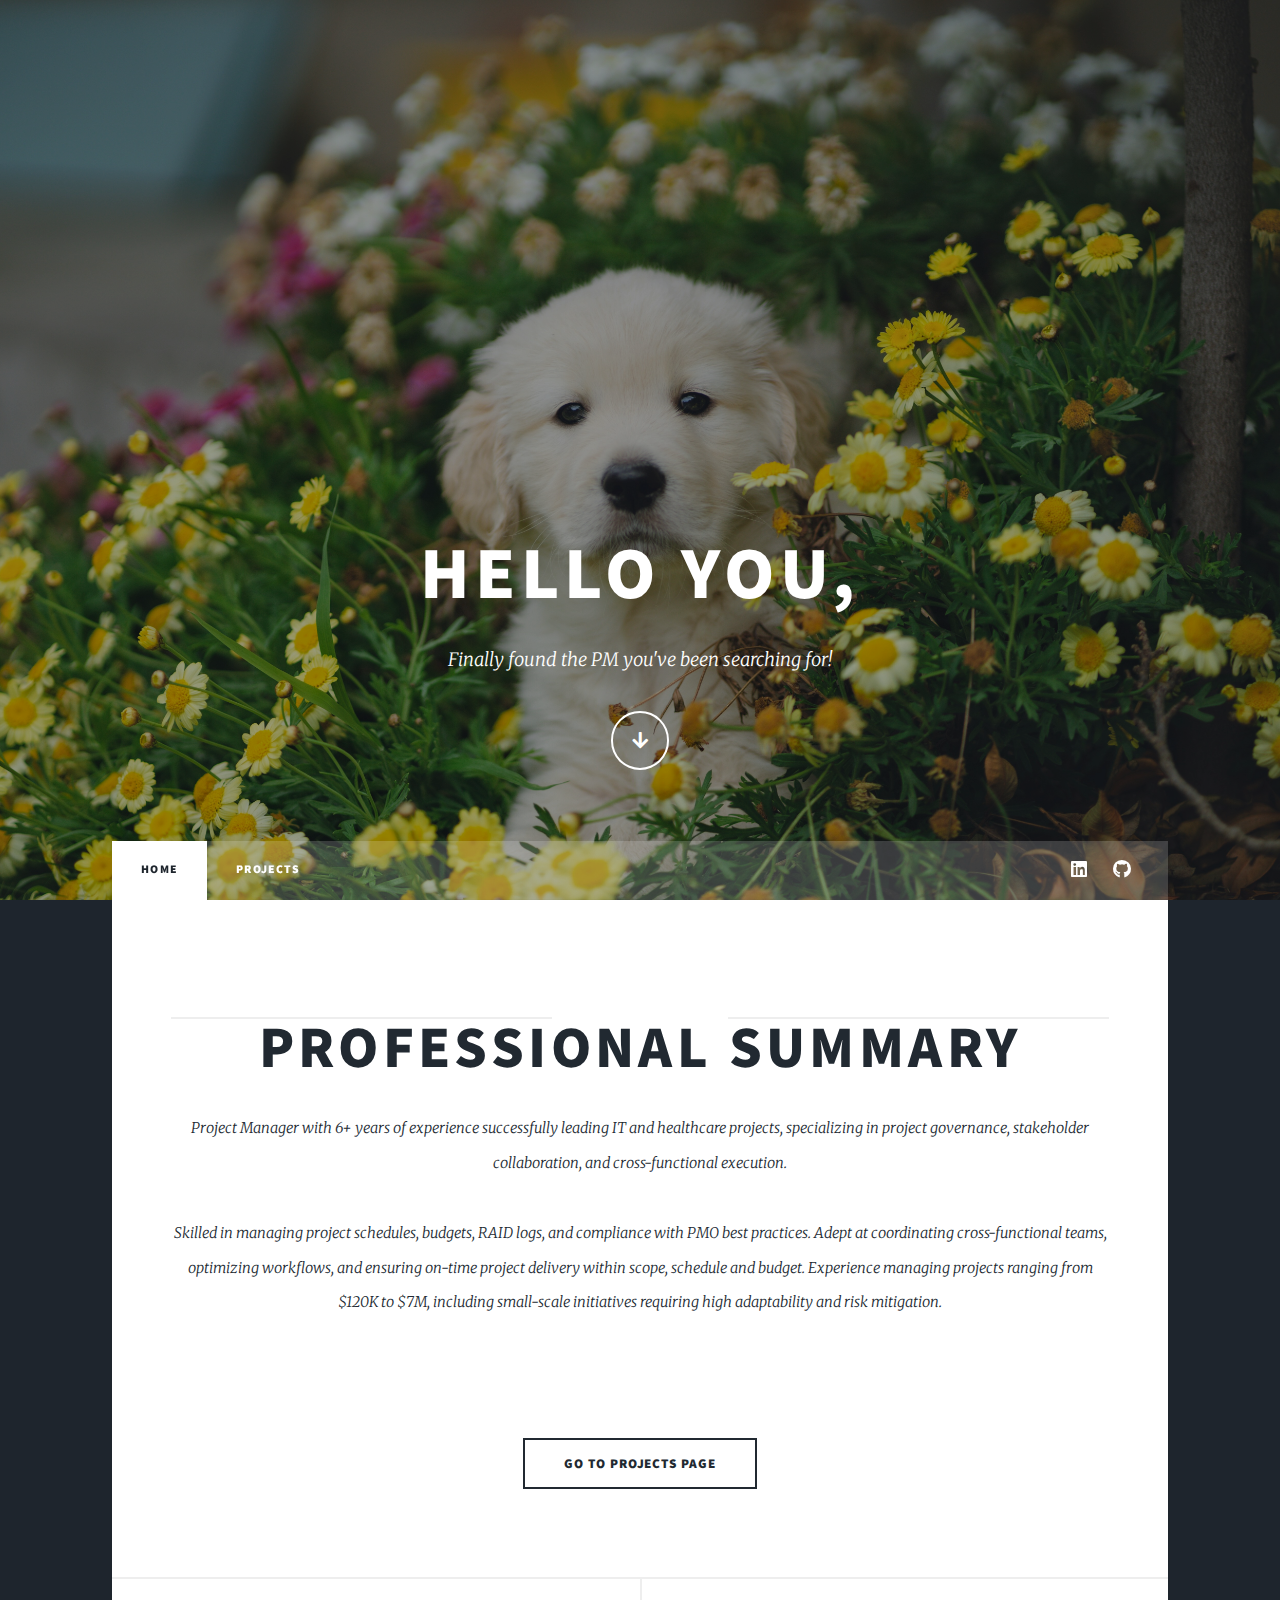
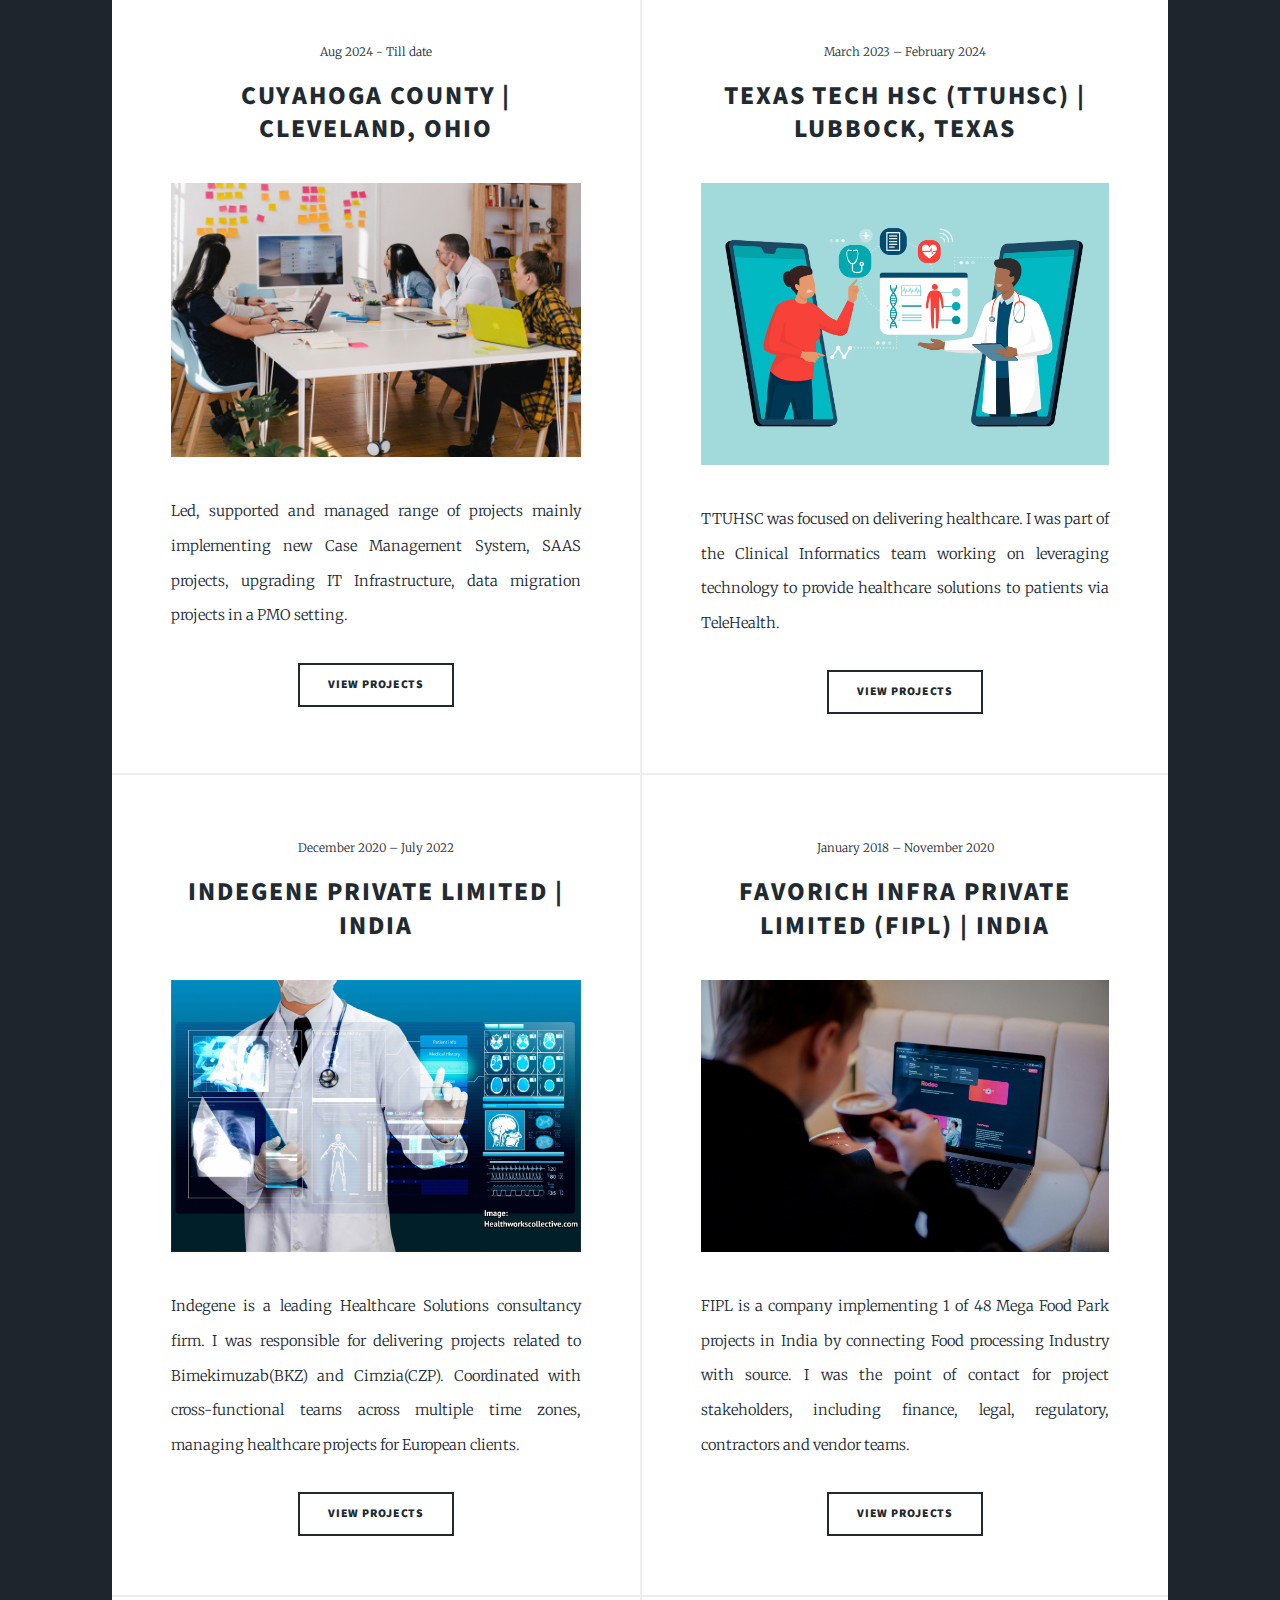
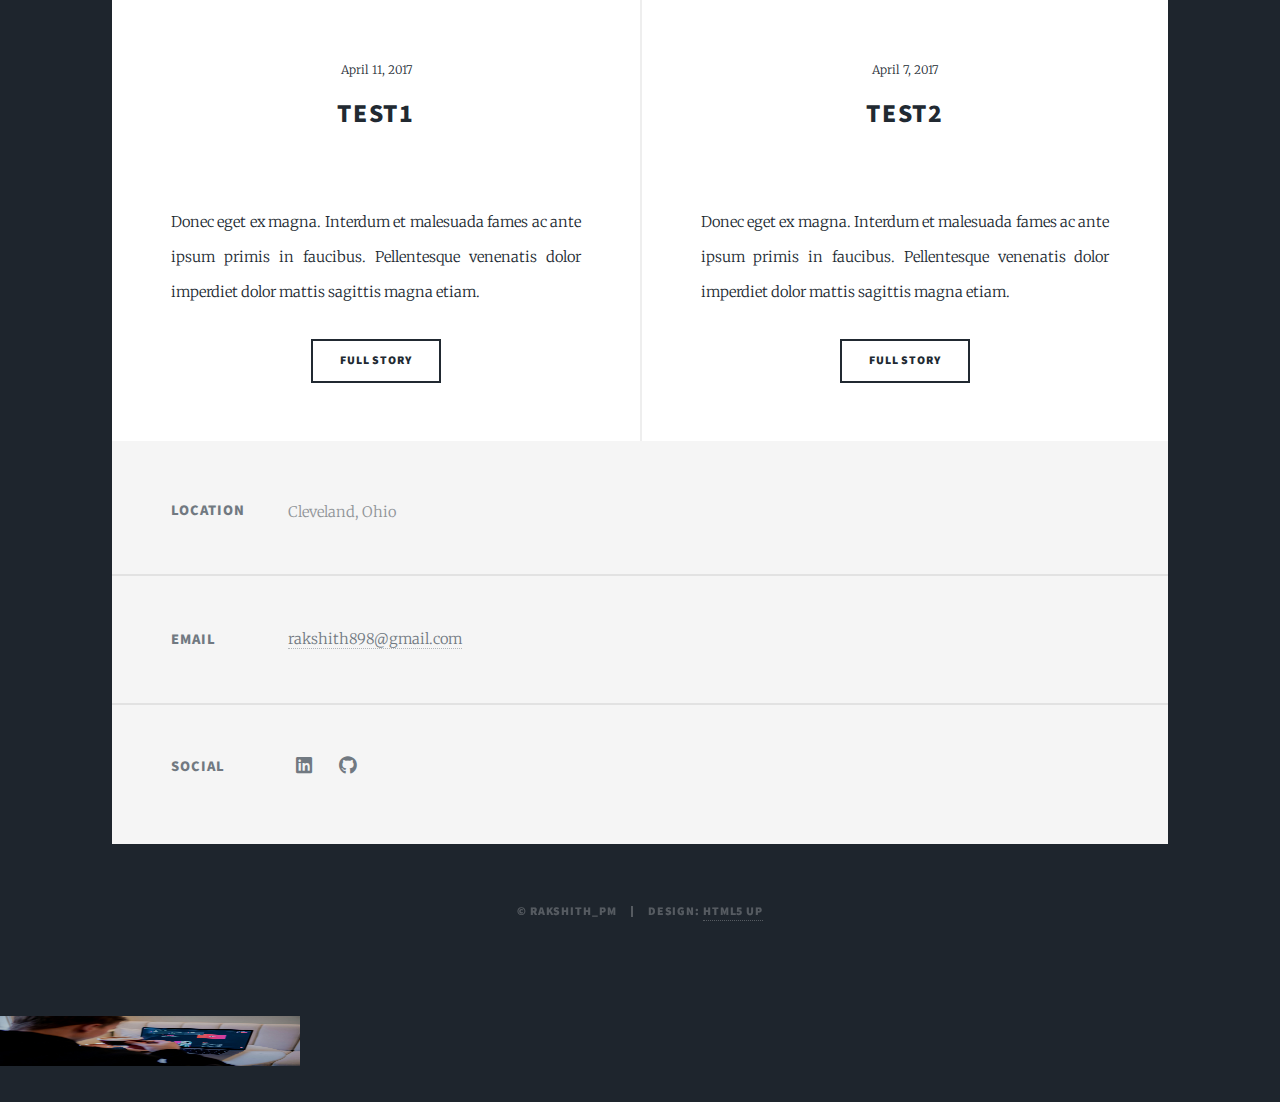
==== index.html @ ad8f8314 "Add files via upload" ====
<!DOCTYPE HTML>
<!--
	Massively by HTML5 UP
	html5up.net | @ajlkn
	Free for personal and commercial use under the CCA 3.0 license (html5up.net/license)
-->
<html>
	<head>
		<title>Rakshit_PM</title>
		<meta charset="utf-8" />
		<meta name="viewport" content="width=device-width, initial-scale=1, user-scalable=no" />
		<link rel="stylesheet" href="assets/css/main.css" />
		<noscript><link rel="stylesheet" href="assets/css/noscript.css" /></noscript>
	</head>
	<body class="is-preload">

		<!-- Wrapper -->
			<div id="wrapper" class="fade-in">

				<!-- Intro -->
					<div id="intro">
						<h1>Hello you,</h1>
						<p>Finally found the PM you've been searching for!</p>
						<ul class="actions">
							<li><a href="#header" class="button icon solid solo fa-arrow-down scrolly">Continue</a></li>
						</ul>
					</div>

				<!-- Header -->
					<header id="header">
						<a href="index.html" class="logo">Scroll up for the Puppy</a>
					</header>

				<!-- Nav -->
					<nav id="nav">
						<ul class="links">
							<li class="active"><a href="index.html">Home</a></li>
							<li><a href="projects.html">Projects</a></li>
							
						</ul>
						<ul class="icons">
							<li><a href="https://www.linkedin.com/in/rakshith-n-i/" class="icon brands fa-linkedin"><span class="label">Instagram</span></a></li>
							<li><a href="#" class="icon brands fa-github"><span class="label">GitHub</span></a></li>
						</ul>
					</nav>

				<!-- Main -->
					<div id="main">

						<!-- Featured Post -->
							<article class="post featured">
								<header class="major">
									<span class="date"></span>
									<h2><a href="#">Professional Summary</a></h2>
									<p>Project Manager with 6+ years of experience successfully leading IT and healthcare projects, specializing in project governance, stakeholder collaboration, and cross-functional execution. <br>
										
										<br>Skilled in managing project schedules, budgets, RAID logs, and compliance with PMO best practices. Adept at coordinating cross-functional teams, optimizing workflows, and ensuring on-time project delivery within scope, schedule and budget. Experience managing projects ranging from $120K to $7M, including small-scale initiatives requiring high adaptability and risk mitigation.</p>
								</header>
								<a href="#" class="image main"><img src="images/pic11.jpg" alt="" /></a>
								<ul class="actions special">
									<li><a href="projects.html" class="button large">Go to Projects Page</a></li>
								</ul>
							</article>

						<!-- Posts -->
							<section class="posts">
								<article>
									<header>
										<span class="date">Aug 2024 - Till date</span>
										<h2><a href="#">Cuyahoga County | Cleveland, Ohio</a></h2>
									</header>
									<a href="#" class="image fit"><img src="images/pic12.jpg" alt="" /></a>
									<p>Led, supported and managed range of projects mainly implementing new Case Management System, SAAS projects, upgrading IT Infrastructure, data migration projects in a PMO setting.</p>
									<ul class="actions special">
										<li><a href="projects.html" class="button">View Projects</a></li>
									</ul>
								</article>
								<article>
									<header>
										<span class="date">March 2023 – February 2024</span>
										<h2><a href="#">Texas Tech HSC (TTUHSC) | Lubbock, Texas </a></h2>
									</header>
									<a href="#" class="image fit"><img src="images/pic18.jpg" alt="" /></a>
									<p>TTUHSC was focused on delivering healthcare. I was part of the Clinical Informatics team working on leveraging technology to provide healthcare solutions to patients via TeleHealth.</p>
									<ul class="actions special">
										
										<li><a href="projects.html" class="button">View Projects</a></li>
									</ul>
								</article>
								<article>
									<header>
										<span class="date">December 2020 – July 2022 </span>
										<h2><a href="#">Indegene Private Limited | India <br /></a></h2>
									</header>
									<a href="#" class="image fit"><img src="images/pic21.jpg" alt="" /></a>
									<p>Indegene is a leading Healthcare Solutions consultancy firm. I was responsible for delivering projects related to Bimekimuzab(BKZ) and Cimzia(CZP). Coordinated with cross-functional teams across multiple time zones, managing healthcare projects for European clients.</p>
									<ul class="actions special">
										<li><a href="projects.html" class="button">View Projects</a></li>
									</ul>
								</article>
								<article>
									<header>
										<span class="date">January 2018 – November 2020 </span>
										<h2><a href="#">Favorich Infra Private Limited (FIPL) | India</a></h2>
									</header>
									<a href="#" class="image fit"><img src="images/pic15.jpg" alt="" /></a>
									<p>FIPL is a company implementing 1 of 48 Mega Food Park projects in India by connecting Food processing Industry with source. I was the point of contact for project stakeholders, including finance, legal, regulatory, contractors and vendor teams.</p>
									<ul class="actions special">
										<li><a href="projects.html" class="button">View Projects</a></li>
									</ul>
								</article>
								<article>
									<header>
										<span class="date">April 11, 2017</span>
										<h2><a href="#">Test1</a></h2>
									</header>
									<a href="#" class="image fit"><img src="images/pic06.jpg" alt="" /></a>
									<p>Donec eget ex magna. Interdum et malesuada fames ac ante ipsum primis in faucibus. Pellentesque venenatis dolor imperdiet dolor mattis sagittis magna etiam.</p>
									<ul class="actions special">
										<li><a href="projects.html" class="button">Full Story</a></li>
									</ul>
								</article>
								<article>
									<header>
										<span class="date">April 7, 2017</span>
										<h2><a href="#">Test2</a></h2>
									</header>
									<a href="#" class="image fit"><img src="images/pic07.jpg" alt="" /></a>
									<p>Donec eget ex magna. Interdum et malesuada fames ac ante ipsum primis in faucibus. Pellentesque venenatis dolor imperdiet dolor mattis sagittis magna etiam.</p>
									<ul class="actions special">
										<li><a href="#" class="button">Full Story</a></li>
									</ul>
								</article>
							</section>

						

					</div>

				<!-- Footer -->
					<footer id="footer">
						<section class="split contact">
							<section class="alt">
								<h3>Location</h3>
								<p>Cleveland, Ohio</p>
							</section>
							
							<section>
								<h3>Email</h3>
								<p><a href="#">rakshith898@gmail.com</a></p>
							</section>
							<section>
								<h3>Social</h3>
								<ul class="icons">
									<li><a href="https://www.linkedin.com/in/rakshith-n-i/" class="icon brands fa-linkedin"><span class="label">Instagram</span></a></li>
									<li><a href="#" class="icon brands fa-github"><span class="label">GitHub</span></a></li>
								</ul>
							</section>
						</section>
					</footer>

				<!-- Copyright -->
					<div id="copyright">
						<ul><li>&copy; Rakshith_PM</li><li>Design: <a href="https://html5up.net">HTML5 UP</a></li></ul>
					</div>

			</div>

		<!-- Scripts -->
			<script src="assets/js/jquery.min.js"></script>
			<script src="assets/js/jquery.scrollex.min.js"></script>
			<script src="assets/js/jquery.scrolly.min.js"></script>
			<script src="assets/js/browser.min.js"></script>
			<script src="assets/js/breakpoints.min.js"></script>
			<script src="assets/js/util.js"></script>
			<script src="assets/js/main.js"></script>

	</body>
</html>
<script>
	window.addEventListener('scroll', function () {
	  if (window.scrollY > 100) {
		document.body.classList.add('scrolled');
	  } else {
		document.body.classList.remove('scrolled');
	  }
	});
  </script>
  <a href="#" class="image fit">
	<img src="images/pic15.jpg" alt="" style="width: 300px; height: 50px;" />
  </a>
---- assets/css/main.css ----
@import url(fontawesome-all.min.css);
@import url("https://fonts.googleapis.com/css?family=Merriweather:300,700,300italic,700italic|Source+Sans+Pro:900");

/*
	Massively by HTML5 UP
	html5up.net | @ajlkn
	Free for personal and commercial use under the CCA 3.0 license (html5up.net/license)
*/

html, body, div, span, applet, object,
iframe, h1, h2, h3, h4, h5, h6, p, blockquote,
pre, a, abbr, acronym, address, big, cite,
code, del, dfn, em, img, ins, kbd, q, s, samp,
small, strike, strong, sub, sup, tt, var, b,
u, i, center, dl, dt, dd, ol, ul, li, fieldset,
form, label, legend, table, caption, tbody,
tfoot, thead, tr, th, td, article, aside,
canvas, details, embed, figure, figcaption,
footer, header, hgroup, menu, nav, output, ruby,
section, summary, time, mark, audio, video {
	margin: 0;
	padding: 0;
	border: 0;
	font-size: 100%;
	font: inherit;
	vertical-align: baseline;}

article, aside, details, figcaption, figure,
footer, header, hgroup, menu, nav, section {
	display: block;}

body {
	line-height: 1;
}

ol, ul {
	list-style: none;
}

blockquote, q {
	quotes: none;
}

	blockquote:before, blockquote:after, q:before, q:after {
		content: '';
		content: none;
	}

table {
	border-collapse: collapse;
	border-spacing: 0;
}

body {
	-webkit-text-size-adjust: none;
}

mark {
	background-color: transparent;
	color: inherit;
}

input::-moz-focus-inner {
	border: 0;
	padding: 0;
}

input, select, textarea {
	-moz-appearance: none;
	-webkit-appearance: none;
	-ms-appearance: none;
	appearance: none;
}

/* Basic */

	@-ms-viewport {
		width: device-width;
	}

	body {
		-ms-overflow-style: scrollbar;
	}

	@media screen and (max-width: 480px) {

		html, body {
			min-width: 320px;
		}

	}

	html {
		box-sizing: border-box;
	}

	*, *:before, *:after {
		box-sizing: inherit;
	}

	body {
		background-color: #1e252d;
	}

		body.is-preload *, body.is-preload *:before, body.is-preload *:after {
			-moz-animation: none !important;
			-webkit-animation: none !important;
			-ms-animation: none !important;
			animation: none !important;
			-moz-transition: none !important;
			-webkit-transition: none !important;
			-ms-transition: none !important;
			transition: none !important;
		}

/* Type */

	html {
		font-size: 16pt;
	}

		@media screen and (max-width: 1680px) {

			html {
				font-size: 12pt;
			}

		}

		@media screen and (max-width: 1280px) {

			html {
				font-size: 11pt;
			}

		}

		@media screen and (max-width: 360px) {

			html {
				font-size: 10pt;
			}

		}

	body {
		color: #212931;
	}

	body, input, select, textarea {
		font-family: "Merriweather", Georgia, serif;
		font-weight: 300;
		font-size: 1rem;
		line-height: 2.375;
	}

	a {
		-moz-transition: color 0.2s ease-in-out, background-color 0.2s ease-in-out, border-color 0.2s ease-in-out, box-shadow 0.2s ease-in-out;
		-webkit-transition: color 0.2s ease-in-out, background-color 0.2s ease-in-out, border-color 0.2s ease-in-out, box-shadow 0.2s ease-in-out;
		-ms-transition: color 0.2s ease-in-out, background-color 0.2s ease-in-out, border-color 0.2s ease-in-out, box-shadow 0.2s ease-in-out;
		transition: color 0.2s ease-in-out, background-color 0.2s ease-in-out, border-color 0.2s ease-in-out, box-shadow 0.2s ease-in-out;
		border-bottom: dotted 1px;
		text-decoration: none;
	}

		a:hover {
			border-bottom-color: transparent;
		}

	strong, b {
		font-weight: 600;
	}

	em, i {
		font-style: italic;
	}

	p {
		text-align: justify;
		margin: 0 0 2rem 0;
	}

	h1, h2, h3, h4, h5, h6 {
		font-family: "Source Sans Pro", Helvetica, sans-serif;
		font-weight: 800;
		line-height: 1.5;
		letter-spacing: 0.075em;
		text-transform: uppercase;
		margin: 0 0 1rem 0;
	}

		h1 a, h2 a, h3 a, h4 a, h5 a, h6 a {
			border-bottom: 0;
			color: inherit;
			text-decoration: none;
		}

	h1 {
		font-size: 4rem;
		line-height: 1.1;
		margin: 0 0 2rem 0;
	}

	h2 {
		font-size: 1.75rem;
		line-height: 1.3;
		margin: 0 0 1.5rem 0;
	}

	h3 {
		font-size: 1.25rem;
		margin: 0 0 1.5rem 0;
	}

	h4 {
		font-size: 1rem;
	}

	h5 {
		font-size: 0.9rem;
	}

	h6 {
		font-size: 0.8rem;
	}

	sub {
		font-size: 0.8rem;
		position: relative;
		top: 0.5rem;
	}

	sup {
		font-size: 0.8rem;
		position: relative;
		top: -0.5rem;
	}

	blockquote {
		border-left: solid 4px;
		font-style: italic;
		margin: 0 0 2rem 0;
		padding: 0.5rem 0 0.5rem 2rem;
	}

	code {
		border: solid 2px;
		font-family: "Courier New", monospace;
		font-size: 0.9rem;
		margin: 0 0.25rem;
		padding: 0.25rem 0.65rem;
	}

	pre {
		-webkit-overflow-scrolling: touch;
		font-family: "Courier New", monospace;
		font-size: 0.9rem;
		margin: 0 0 2rem 0;
	}

		pre code {
			display: block;
			line-height: 1.75;
			padding: 1rem 1.5rem;
			overflow-x: auto;
		}

	hr {
		border: 0;
		border-bottom: solid 2px;
		margin: 3rem 0;
	}

		hr.major {
			margin: 5rem 0;
		}

	.align-left {
		text-align: left;
	}

	.align-center {
		text-align: center;
	}

	.align-right {
		text-align: right;
	}

	input, select, textarea {
		color: #212931;
	}

	a {
		color: #212931;
		border-bottom-color: rgba(33, 41, 49, 0.5);
	}

		a:hover {
			border-bottom-color: transparent;
			color: #18bfef !important;
		}

	strong, b {
		color: #212931;
	}

	h1, h2, h3, h4, h5, h6 {
		color: #212931;
	}

	blockquote {
		border-left-color: #eeeeee;
	}

	code {
		background: rgba(220, 220, 220, 0.25);
		border-color: #eeeeee;
	}

	hr {
		border-bottom-color: #eeeeee;
	}

/* Row */

	.row {
		display: flex;
		flex-wrap: wrap;
		box-sizing: border-box;
		align-items: stretch;
	}

		.row > * {
			box-sizing: border-box;
		}

		.row.gtr-uniform > * > :last-child {
			margin-bottom: 0;
		}

		.row.aln-left {
			justify-content: flex-start;
		}

		.row.aln-center {
			justify-content: center;
		}

		.row.aln-right {
			justify-content: flex-end;
		}

		.row.aln-top {
			align-items: flex-start;
		}

		.row.aln-middle {
			align-items: center;
		}

		.row.aln-bottom {
			align-items: flex-end;
		}

		.row > .imp {
			order: -1;
		}

		.row > .col-1 {
			width: 8.33333%;
		}

		.row > .off-1 {
			margin-left: 8.33333%;
		}

		.row > .col-2 {
			width: 16.66667%;
		}

		.row > .off-2 {
			margin-left: 16.66667%;
		}

		.row > .col-3 {
			width: 25%;
		}

		.row > .off-3 {
			margin-left: 25%;
		}

		.row > .col-4 {
			width: 33.33333%;
		}

		.row > .off-4 {
			margin-left: 33.33333%;
		}

		.row > .col-5 {
			width: 41.66667%;
		}

		.row > .off-5 {
			margin-left: 41.66667%;
		}

		.row > .col-6 {
			width: 50%;
		}

		.row > .off-6 {
			margin-left: 50%;
		}

		.row > .col-7 {
			width: 58.33333%;
		}

		.row > .off-7 {
			margin-left: 58.33333%;
		}

		.row > .col-8 {
			width: 66.66667%;
		}

		.row > .off-8 {
			margin-left: 66.66667%;
		}

		.row > .col-9 {
			width: 75%;
		}

		.row > .off-9 {
			margin-left: 75%;
		}

		.row > .col-10 {
			width: 83.33333%;
		}

		.row > .off-10 {
			margin-left: 83.33333%;
		}

		.row > .col-11 {
			width: 91.66667%;
		}

		.row > .off-11 {
			margin-left: 91.66667%;
		}

		.row > .col-12 {
			width: 100%;
		}

		.row > .off-12 {
			margin-left: 100%;
		}

		.row.gtr-0 {
			margin-top: 0;
			margin-left: 0rem;
		}

			.row.gtr-0 > * {
				padding: 0 0 0 0rem;
			}

			.row.gtr-0.gtr-uniform {
				margin-top: 0rem;
			}

				.row.gtr-0.gtr-uniform > * {
					padding-top: 0rem;
				}

		.row.gtr-25 {
			margin-top: 0;
			margin-left: -0.375rem;
		}

			.row.gtr-25 > * {
				padding: 0 0 0 0.375rem;
			}

			.row.gtr-25.gtr-uniform {
				margin-top: -0.375rem;
			}

				.row.gtr-25.gtr-uniform > * {
					padding-top: 0.375rem;
				}

		.row.gtr-50 {
			margin-top: 0;
			margin-left: -0.75rem;
		}

			.row.gtr-50 > * {
				padding: 0 0 0 0.75rem;
			}

			.row.gtr-50.gtr-uniform {
				margin-top: -0.75rem;
			}

				.row.gtr-50.gtr-uniform > * {
					padding-top: 0.75rem;
				}

		.row {
			margin-top: 0;
			margin-left: -1.5rem;
		}

			.row > * {
				padding: 0 0 0 1.5rem;
			}

			.row.gtr-uniform {
				margin-top: -1.5rem;
			}

				.row.gtr-uniform > * {
					padding-top: 1.5rem;
				}

		.row.gtr-150 {
			margin-top: 0;
			margin-left: -2.25rem;
		}

			.row.gtr-150 > * {
				padding: 0 0 0 2.25rem;
			}

			.row.gtr-150.gtr-uniform {
				margin-top: -2.25rem;
			}

				.row.gtr-150.gtr-uniform > * {
					padding-top: 2.25rem;
				}

		.row.gtr-200 {
			margin-top: 0;
			margin-left: -3rem;
		}

			.row.gtr-200 > * {
				padding: 0 0 0 3rem;
			}

			.row.gtr-200.gtr-uniform {
				margin-top: -3rem;
			}

				.row.gtr-200.gtr-uniform > * {
					padding-top: 3rem;
				}

		@media screen and (max-width: 1680px) {

			.row {
				display: flex;
				flex-wrap: wrap;
				box-sizing: border-box;
				align-items: stretch;
			}

				.row > * {
					box-sizing: border-box;
				}

				.row.gtr-uniform > * > :last-child {
					margin-bottom: 0;
				}

				.row.aln-left {
					justify-content: flex-start;
				}

				.row.aln-center {
					justify-content: center;
				}

				.row.aln-right {
					justify-content: flex-end;
				}

				.row.aln-top {
					align-items: flex-start;
				}

				.row.aln-middle {
					align-items: center;
				}

				.row.aln-bottom {
					align-items: flex-end;
				}

				.row > .imp-xlarge {
					order: -1;
				}

				.row > .col-1-xlarge {
					width: 8.33333%;
				}

				.row > .off-1-xlarge {
					margin-left: 8.33333%;
				}

				.row > .col-2-xlarge {
					width: 16.66667%;
				}

				.row > .off-2-xlarge {
					margin-left: 16.66667%;
				}

				.row > .col-3-xlarge {
					width: 25%;
				}

				.row > .off-3-xlarge {
					margin-left: 25%;
				}

				.row > .col-4-xlarge {
					width: 33.33333%;
				}

				.row > .off-4-xlarge {
					margin-left: 33.33333%;
				}

				.row > .col-5-xlarge {
					width: 41.66667%;
				}

				.row > .off-5-xlarge {
					margin-left: 41.66667%;
				}

				.row > .col-6-xlarge {
					width: 50%;
				}

				.row > .off-6-xlarge {
					margin-left: 50%;
				}

				.row > .col-7-xlarge {
					width: 58.33333%;
				}

				.row > .off-7-xlarge {
					margin-left: 58.33333%;
				}

				.row > .col-8-xlarge {
					width: 66.66667%;
				}

				.row > .off-8-xlarge {
					margin-left: 66.66667%;
				}

				.row > .col-9-xlarge {
					width: 75%;
				}

				.row > .off-9-xlarge {
					margin-left: 75%;
				}

				.row > .col-10-xlarge {
					width: 83.33333%;
				}

				.row > .off-10-xlarge {
					margin-left: 83.33333%;
				}

				.row > .col-11-xlarge {
					width: 91.66667%;
				}

				.row > .off-11-xlarge {
					margin-left: 91.66667%;
				}

				.row > .col-12-xlarge {
					width: 100%;
				}

				.row > .off-12-xlarge {
					margin-left: 100%;
				}

				.row.gtr-0 {
					margin-top: 0;
					margin-left: 0rem;
				}

					.row.gtr-0 > * {
						padding: 0 0 0 0rem;
					}

					.row.gtr-0.gtr-uniform {
						margin-top: 0rem;
					}

						.row.gtr-0.gtr-uniform > * {
							padding-top: 0rem;
						}

				.row.gtr-25 {
					margin-top: 0;
					margin-left: -0.375rem;
				}

					.row.gtr-25 > * {
						padding: 0 0 0 0.375rem;
					}

					.row.gtr-25.gtr-uniform {
						margin-top: -0.375rem;
					}

						.row.gtr-25.gtr-uniform > * {
							padding-top: 0.375rem;
						}

				.row.gtr-50 {
					margin-top: 0;
					margin-left: -0.75rem;
				}

					.row.gtr-50 > * {
						padding: 0 0 0 0.75rem;
					}

					.row.gtr-50.gtr-uniform {
						margin-top: -0.75rem;
					}

						.row.gtr-50.gtr-uniform > * {
							padding-top: 0.75rem;
						}

				.row {
					margin-top: 0;
					margin-left: -1.5rem;
				}

					.row > * {
						padding: 0 0 0 1.5rem;
					}

					.row.gtr-uniform {
						margin-top: -1.5rem;
					}

						.row.gtr-uniform > * {
							padding-top: 1.5rem;
						}

				.row.gtr-150 {
					margin-top: 0;
					margin-left: -2.25rem;
				}

					.row.gtr-150 > * {
						padding: 0 0 0 2.25rem;
					}

					.row.gtr-150.gtr-uniform {
						margin-top: -2.25rem;
					}

						.row.gtr-150.gtr-uniform > * {
							padding-top: 2.25rem;
						}

				.row.gtr-200 {
					margin-top: 0;
					margin-left: -3rem;
				}

					.row.gtr-200 > * {
						padding: 0 0 0 3rem;
					}

					.row.gtr-200.gtr-uniform {
						margin-top: -3rem;
					}

						.row.gtr-200.gtr-uniform > * {
							padding-top: 3rem;
						}

		}

		@media screen and (max-width: 1280px) {

			.row {
				display: flex;
				flex-wrap: wrap;
				box-sizing: border-box;
				align-items: stretch;
			}

				.row > * {
					box-sizing: border-box;
				}

				.row.gtr-uniform > * > :last-child {
					margin-bottom: 0;
				}

				.row.aln-left {
					justify-content: flex-start;
				}

				.row.aln-center {
					justify-content: center;
				}

				.row.aln-right {
					justify-content: flex-end;
				}

				.row.aln-top {
					align-items: flex-start;
				}

				.row.aln-middle {
					align-items: center;
				}

				.row.aln-bottom {
					align-items: flex-end;
				}

				.row > .imp-large {
					order: -1;
				}

				.row > .col-1-large {
					width: 8.33333%;
				}

				.row > .off-1-large {
					margin-left: 8.33333%;
				}

				.row > .col-2-large {
					width: 16.66667%;
				}

				.row > .off-2-large {
					margin-left: 16.66667%;
				}

				.row > .col-3-large {
					width: 25%;
				}

				.row > .off-3-large {
					margin-left: 25%;
				}

				.row > .col-4-large {
					width: 33.33333%;
				}

				.row > .off-4-large {
					margin-left: 33.33333%;
				}

				.row > .col-5-large {
					width: 41.66667%;
				}

				.row > .off-5-large {
					margin-left: 41.66667%;
				}

				.row > .col-6-large {
					width: 50%;
				}

				.row > .off-6-large {
					margin-left: 50%;
				}

				.row > .col-7-large {
					width: 58.33333%;
				}

				.row > .off-7-large {
					margin-left: 58.33333%;
				}

				.row > .col-8-large {
					width: 66.66667%;
				}

				.row > .off-8-large {
					margin-left: 66.66667%;
				}

				.row > .col-9-large {
					width: 75%;
				}

				.row > .off-9-large {
					margin-left: 75%;
				}

				.row > .col-10-large {
					width: 83.33333%;
				}

				.row > .off-10-large {
					margin-left: 83.33333%;
				}

				.row > .col-11-large {
					width: 91.66667%;
				}

				.row > .off-11-large {
					margin-left: 91.66667%;
				}

				.row > .col-12-large {
					width: 100%;
				}

				.row > .off-12-large {
					margin-left: 100%;
				}

				.row.gtr-0 {
					margin-top: 0;
					margin-left: 0rem;
				}

					.row.gtr-0 > * {
						padding: 0 0 0 0rem;
					}

					.row.gtr-0.gtr-uniform {
						margin-top: 0rem;
					}

						.row.gtr-0.gtr-uniform > * {
							padding-top: 0rem;
						}

				.row.gtr-25 {
					margin-top: 0;
					margin-left: -0.375rem;
				}

					.row.gtr-25 > * {
						padding: 0 0 0 0.375rem;
					}

					.row.gtr-25.gtr-uniform {
						margin-top: -0.375rem;
					}

						.row.gtr-25.gtr-uniform > * {
							padding-top: 0.375rem;
						}

				.row.gtr-50 {
					margin-top: 0;
					margin-left: -0.75rem;
				}

					.row.gtr-50 > * {
						padding: 0 0 0 0.75rem;
					}

					.row.gtr-50.gtr-uniform {
						margin-top: -0.75rem;
					}

						.row.gtr-50.gtr-uniform > * {
							padding-top: 0.75rem;
						}

				.row {
					margin-top: 0;
					margin-left: -1.5rem;
				}

					.row > * {
						padding: 0 0 0 1.5rem;
					}

					.row.gtr-uniform {
						margin-top: -1.5rem;
					}

						.row.gtr-uniform > * {
							padding-top: 1.5rem;
						}

				.row.gtr-150 {
					margin-top: 0;
					margin-left: -2.25rem;
				}

					.row.gtr-150 > * {
						padding: 0 0 0 2.25rem;
					}

					.row.gtr-150.gtr-uniform {
						margin-top: -2.25rem;
					}

						.row.gtr-150.gtr-uniform > * {
							padding-top: 2.25rem;
						}

				.row.gtr-200 {
					margin-top: 0;
					margin-left: -3rem;
				}

					.row.gtr-200 > * {
						padding: 0 0 0 3rem;
					}

					.row.gtr-200.gtr-uniform {
						margin-top: -3rem;
					}

						.row.gtr-200.gtr-uniform > * {
							padding-top: 3rem;
						}

		}

		@media screen and (max-width: 980px) {

			.row {
				display: flex;
				flex-wrap: wrap;
				box-sizing: border-box;
				align-items: stretch;
			}

				.row > * {
					box-sizing: border-box;
				}

				.row.gtr-uniform > * > :last-child {
					margin-bottom: 0;
				}

				.row.aln-left {
					justify-content: flex-start;
				}

				.row.aln-center {
					justify-content: center;
				}

				.row.aln-right {
					justify-content: flex-end;
				}

				.row.aln-top {
					align-items: flex-start;
				}

				.row.aln-middle {
					align-items: center;
				}

				.row.aln-bottom {
					align-items: flex-end;
				}

				.row > .imp-medium {
					order: -1;
				}

				.row > .col-1-medium {
					width: 8.33333%;
				}

				.row > .off-1-medium {
					margin-left: 8.33333%;
				}

				.row > .col-2-medium {
					width: 16.66667%;
				}

				.row > .off-2-medium {
					margin-left: 16.66667%;
				}

				.row > .col-3-medium {
					width: 25%;
				}

				.row > .off-3-medium {
					margin-left: 25%;
				}

				.row > .col-4-medium {
					width: 33.33333%;
				}

				.row > .off-4-medium {
					margin-left: 33.33333%;
				}

				.row > .col-5-medium {
					width: 41.66667%;
				}

				.row > .off-5-medium {
					margin-left: 41.66667%;
				}

				.row > .col-6-medium {
					width: 50%;
				}

				.row > .off-6-medium {
					margin-left: 50%;
				}

				.row > .col-7-medium {
					width: 58.33333%;
				}

				.row > .off-7-medium {
					margin-left: 58.33333%;
				}

				.row > .col-8-medium {
					width: 66.66667%;
				}

				.row > .off-8-medium {
					margin-left: 66.66667%;
				}

				.row > .col-9-medium {
					width: 75%;
				}

				.row > .off-9-medium {
					margin-left: 75%;
				}

				.row > .col-10-medium {
					width: 83.33333%;
				}

				.row > .off-10-medium {
					margin-left: 83.33333%;
				}

				.row > .col-11-medium {
					width: 91.66667%;
				}

				.row > .off-11-medium {
					margin-left: 91.66667%;
				}

				.row > .col-12-medium {
					width: 100%;
				}

				.row > .off-12-medium {
					margin-left: 100%;
				}

				.row.gtr-0 {
					margin-top: 0;
					margin-left: 0rem;
				}

					.row.gtr-0 > * {
						padding: 0 0 0 0rem;
					}

					.row.gtr-0.gtr-uniform {
						margin-top: 0rem;
					}

						.row.gtr-0.gtr-uniform > * {
							padding-top: 0rem;
						}

				.row.gtr-25 {
					margin-top: 0;
					margin-left: -0.375rem;
				}

					.row.gtr-25 > * {
						padding: 0 0 0 0.375rem;
					}

					.row.gtr-25.gtr-uniform {
						margin-top: -0.375rem;
					}

						.row.gtr-25.gtr-uniform > * {
							padding-top: 0.375rem;
						}

				.row.gtr-50 {
					margin-top: 0;
					margin-left: -0.75rem;
				}

					.row.gtr-50 > * {
						padding: 0 0 0 0.75rem;
					}

					.row.gtr-50.gtr-uniform {
						margin-top: -0.75rem;
					}

						.row.gtr-50.gtr-uniform > * {
							padding-top: 0.75rem;
						}

				.row {
					margin-top: 0;
					margin-left: -1.5rem;
				}

					.row > * {
						padding: 0 0 0 1.5rem;
					}

					.row.gtr-uniform {
						margin-top: -1.5rem;
					}

						.row.gtr-uniform > * {
							padding-top: 1.5rem;
						}

				.row.gtr-150 {
					margin-top: 0;
					margin-left: -2.25rem;
				}

					.row.gtr-150 > * {
						padding: 0 0 0 2.25rem;
					}

					.row.gtr-150.gtr-uniform {
						margin-top: -2.25rem;
					}

						.row.gtr-150.gtr-uniform > * {
							padding-top: 2.25rem;
						}

				.row.gtr-200 {
					margin-top: 0;
					margin-left: -3rem;
				}

					.row.gtr-200 > * {
						padding: 0 0 0 3rem;
					}

					.row.gtr-200.gtr-uniform {
						margin-top: -3rem;
					}

						.row.gtr-200.gtr-uniform > * {
							padding-top: 3rem;
						}

		}

		@media screen and (max-width: 736px) {

			.row {
				display: flex;
				flex-wrap: wrap;
				box-sizing: border-box;
				align-items: stretch;
			}

				.row > * {
					box-sizing: border-box;
				}

				.row.gtr-uniform > * > :last-child {
					margin-bottom: 0;
				}

				.row.aln-left {
					justify-content: flex-start;
				}

				.row.aln-center {
					justify-content: center;
				}

				.row.aln-right {
					justify-content: flex-end;
				}

				.row.aln-top {
					align-items: flex-start;
				}

				.row.aln-middle {
					align-items: center;
				}

				.row.aln-bottom {
					align-items: flex-end;
				}

				.row > .imp-small {
					order: -1;
				}

				.row > .col-1-small {
					width: 8.33333%;
				}

				.row > .off-1-small {
					margin-left: 8.33333%;
				}

				.row > .col-2-small {
					width: 16.66667%;
				}

				.row > .off-2-small {
					margin-left: 16.66667%;
				}

				.row > .col-3-small {
					width: 25%;
				}

				.row > .off-3-small {
					margin-left: 25%;
				}

				.row > .col-4-small {
					width: 33.33333%;
				}

				.row > .off-4-small {
					margin-left: 33.33333%;
				}

				.row > .col-5-small {
					width: 41.66667%;
				}

				.row > .off-5-small {
					margin-left: 41.66667%;
				}

				.row > .col-6-small {
					width: 50%;
				}

				.row > .off-6-small {
					margin-left: 50%;
				}

				.row > .col-7-small {
					width: 58.33333%;
				}

				.row > .off-7-small {
					margin-left: 58.33333%;
				}

				.row > .col-8-small {
					width: 66.66667%;
				}

				.row > .off-8-small {
					margin-left: 66.66667%;
				}

				.row > .col-9-small {
					width: 75%;
				}

				.row > .off-9-small {
					margin-left: 75%;
				}

				.row > .col-10-small {
					width: 83.33333%;
				}

				.row > .off-10-small {
					margin-left: 83.33333%;
				}

				.row > .col-11-small {
					width: 91.66667%;
				}

				.row > .off-11-small {
					margin-left: 91.66667%;
				}

				.row > .col-12-small {
					width: 100%;
				}

				.row > .off-12-small {
					margin-left: 100%;
				}

				.row.gtr-0 {
					margin-top: 0;
					margin-left: 0rem;
				}

					.row.gtr-0 > * {
						padding: 0 0 0 0rem;
					}

					.row.gtr-0.gtr-uniform {
						margin-top: 0rem;
					}

						.row.gtr-0.gtr-uniform > * {
							padding-top: 0rem;
						}

				.row.gtr-25 {
					margin-top: 0;
					margin-left: -0.375rem;
				}

					.row.gtr-25 > * {
						padding: 0 0 0 0.375rem;
					}

					.row.gtr-25.gtr-uniform {
						margin-top: -0.375rem;
					}

						.row.gtr-25.gtr-uniform > * {
							padding-top: 0.375rem;
						}

				.row.gtr-50 {
					margin-top: 0;
					margin-left: -0.75rem;
				}

					.row.gtr-50 > * {
						padding: 0 0 0 0.75rem;
					}

					.row.gtr-50.gtr-uniform {
						margin-top: -0.75rem;
					}

						.row.gtr-50.gtr-uniform > * {
							padding-top: 0.75rem;
						}

				.row {
					margin-top: 0;
					margin-left: -1.5rem;
				}

					.row > * {
						padding: 0 0 0 1.5rem;
					}

					.row.gtr-uniform {
						margin-top: -1.5rem;
					}

						.row.gtr-uniform > * {
							padding-top: 1.5rem;
						}

				.row.gtr-150 {
					margin-top: 0;
					margin-left: -2.25rem;
				}

					.row.gtr-150 > * {
						padding: 0 0 0 2.25rem;
					}

					.row.gtr-150.gtr-uniform {
						margin-top: -2.25rem;
					}

						.row.gtr-150.gtr-uniform > * {
							padding-top: 2.25rem;
						}

				.row.gtr-200 {
					margin-top: 0;
					margin-left: -3rem;
				}

					.row.gtr-200 > * {
						padding: 0 0 0 3rem;
					}

					.row.gtr-200.gtr-uniform {
						margin-top: -3rem;
					}

						.row.gtr-200.gtr-uniform > * {
							padding-top: 3rem;
						}

		}

		@media screen and (max-width: 480px) {

			.row {
				display: flex;
				flex-wrap: wrap;
				box-sizing: border-box;
				align-items: stretch;
			}

				.row > * {
					box-sizing: border-box;
				}

				.row.gtr-uniform > * > :last-child {
					margin-bottom: 0;
				}

				.row.aln-left {
					justify-content: flex-start;
				}

				.row.aln-center {
					justify-content: center;
				}

				.row.aln-right {
					justify-content: flex-end;
				}

				.row.aln-top {
					align-items: flex-start;
				}

				.row.aln-middle {
					align-items: center;
				}

				.row.aln-bottom {
					align-items: flex-end;
				}

				.row > .imp-xsmall {
					order: -1;
				}

				.row > .col-1-xsmall {
					width: 8.33333%;
				}

				.row > .off-1-xsmall {
					margin-left: 8.33333%;
				}

				.row > .col-2-xsmall {
					width: 16.66667%;
				}

				.row > .off-2-xsmall {
					margin-left: 16.66667%;
				}

				.row > .col-3-xsmall {
					width: 25%;
				}

				.row > .off-3-xsmall {
					margin-left: 25%;
				}

				.row > .col-4-xsmall {
					width: 33.33333%;
				}

				.row > .off-4-xsmall {
					margin-left: 33.33333%;
				}

				.row > .col-5-xsmall {
					width: 41.66667%;
				}

				.row > .off-5-xsmall {
					margin-left: 41.66667%;
				}

				.row > .col-6-xsmall {
					width: 50%;
				}

				.row > .off-6-xsmall {
					margin-left: 50%;
				}

				.row > .col-7-xsmall {
					width: 58.33333%;
				}

				.row > .off-7-xsmall {
					margin-left: 58.33333%;
				}

				.row > .col-8-xsmall {
					width: 66.66667%;
				}

				.row > .off-8-xsmall {
					margin-left: 66.66667%;
				}

				.row > .col-9-xsmall {
					width: 75%;
				}

				.row > .off-9-xsmall {
					margin-left: 75%;
				}

				.row > .col-10-xsmall {
					width: 83.33333%;
				}

				.row > .off-10-xsmall {
					margin-left: 83.33333%;
				}

				.row > .col-11-xsmall {
					width: 91.66667%;
				}

				.row > .off-11-xsmall {
					margin-left: 91.66667%;
				}

				.row > .col-12-xsmall {
					width: 100%;
				}

				.row > .off-12-xsmall {
					margin-left: 100%;
				}

				.row.gtr-0 {
					margin-top: 0;
					margin-left: 0rem;
				}

					.row.gtr-0 > * {
						padding: 0 0 0 0rem;
					}

					.row.gtr-0.gtr-uniform {
						margin-top: 0rem;
					}

						.row.gtr-0.gtr-uniform > * {
							padding-top: 0rem;
						}

				.row.gtr-25 {
					margin-top: 0;
					margin-left: -0.375rem;
				}

					.row.gtr-25 > * {
						padding: 0 0 0 0.375rem;
					}

					.row.gtr-25.gtr-uniform {
						margin-top: -0.375rem;
					}

						.row.gtr-25.gtr-uniform > * {
							padding-top: 0.375rem;
						}

				.row.gtr-50 {
					margin-top: 0;
					margin-left: -0.75rem;
				}

					.row.gtr-50 > * {
						padding: 0 0 0 0.75rem;
					}

					.row.gtr-50.gtr-uniform {
						margin-top: -0.75rem;
					}

						.row.gtr-50.gtr-uniform > * {
							padding-top: 0.75rem;
						}

				.row {
					margin-top: 0;
					margin-left: -1.5rem;
				}

					.row > * {
						padding: 0 0 0 1.5rem;
					}

					.row.gtr-uniform {
						margin-top: -1.5rem;
					}

						.row.gtr-uniform > * {
							padding-top: 1.5rem;
						}

				.row.gtr-150 {
					margin-top: 0;
					margin-left: -2.25rem;
				}

					.row.gtr-150 > * {
						padding: 0 0 0 2.25rem;
					}

					.row.gtr-150.gtr-uniform {
						margin-top: -2.25rem;
					}

						.row.gtr-150.gtr-uniform > * {
							padding-top: 2.25rem;
						}

				.row.gtr-200 {
					margin-top: 0;
					margin-left: -3rem;
				}

					.row.gtr-200 > * {
						padding: 0 0 0 3rem;
					}

					.row.gtr-200.gtr-uniform {
						margin-top: -3rem;
					}

						.row.gtr-200.gtr-uniform > * {
							padding-top: 3rem;
						}

		}

		@media screen and (max-width: 360px) {

			.row {
				display: flex;
				flex-wrap: wrap;
				box-sizing: border-box;
				align-items: stretch;
			}

				.row > * {
					box-sizing: border-box;
				}

				.row.gtr-uniform > * > :last-child {
					margin-bottom: 0;
				}

				.row.aln-left {
					justify-content: flex-start;
				}

				.row.aln-center {
					justify-content: center;
				}

				.row.aln-right {
					justify-content: flex-end;
				}

				.row.aln-top {
					align-items: flex-start;
				}

				.row.aln-middle {
					align-items: center;
				}

				.row.aln-bottom {
					align-items: flex-end;
				}

				.row > .imp-xxsmall {
					order: -1;
				}

				.row > .col-1-xxsmall {
					width: 8.33333%;
				}

				.row > .off-1-xxsmall {
					margin-left: 8.33333%;
				}

				.row > .col-2-xxsmall {
					width: 16.66667%;
				}

				.row > .off-2-xxsmall {
					margin-left: 16.66667%;
				}

				.row > .col-3-xxsmall {
					width: 25%;
				}

				.row > .off-3-xxsmall {
					margin-left: 25%;
				}

				.row > .col-4-xxsmall {
					width: 33.33333%;
				}

				.row > .off-4-xxsmall {
					margin-left: 33.33333%;
				}

				.row > .col-5-xxsmall {
					width: 41.66667%;
				}

				.row > .off-5-xxsmall {
					margin-left: 41.66667%;
				}

				.row > .col-6-xxsmall {
					width: 50%;
				}

				.row > .off-6-xxsmall {
					margin-left: 50%;
				}

				.row > .col-7-xxsmall {
					width: 58.33333%;
				}

				.row > .off-7-xxsmall {
					margin-left: 58.33333%;
				}

				.row > .col-8-xxsmall {
					width: 66.66667%;
				}

				.row > .off-8-xxsmall {
					margin-left: 66.66667%;
				}

				.row > .col-9-xxsmall {
					width: 75%;
				}

				.row > .off-9-xxsmall {
					margin-left: 75%;
				}

				.row > .col-10-xxsmall {
					width: 83.33333%;
				}

				.row > .off-10-xxsmall {
					margin-left: 83.33333%;
				}

				.row > .col-11-xxsmall {
					width: 91.66667%;
				}

				.row > .off-11-xxsmall {
					margin-left: 91.66667%;
				}

				.row > .col-12-xxsmall {
					width: 100%;
				}

				.row > .off-12-xxsmall {
					margin-left: 100%;
				}

				.row.gtr-0 {
					margin-top: 0;
					margin-left: 0rem;
				}

					.row.gtr-0 > * {
						padding: 0 0 0 0rem;
					}

					.row.gtr-0.gtr-uniform {
						margin-top: 0rem;
					}

						.row.gtr-0.gtr-uniform > * {
							padding-top: 0rem;
						}

				.row.gtr-25 {
					margin-top: 0;
					margin-left: -0.375rem;
				}

					.row.gtr-25 > * {
						padding: 0 0 0 0.375rem;
					}

					.row.gtr-25.gtr-uniform {
						margin-top: -0.375rem;
					}

						.row.gtr-25.gtr-uniform > * {
							padding-top: 0.375rem;
						}

				.row.gtr-50 {
					margin-top: 0;
					margin-left: -0.75rem;
				}

					.row.gtr-50 > * {
						padding: 0 0 0 0.75rem;
					}

					.row.gtr-50.gtr-uniform {
						margin-top: -0.75rem;
					}

						.row.gtr-50.gtr-uniform > * {
							padding-top: 0.75rem;
						}

				.row {
					margin-top: 0;
					margin-left: -1.5rem;
				}

					.row > * {
						padding: 0 0 0 1.5rem;
					}

					.row.gtr-uniform {
						margin-top: -1.5rem;
					}

						.row.gtr-uniform > * {
							padding-top: 1.5rem;
						}

				.row.gtr-150 {
					margin-top: 0;
					margin-left: -2.25rem;
				}

					.row.gtr-150 > * {
						padding: 0 0 0 2.25rem;
					}

					.row.gtr-150.gtr-uniform {
						margin-top: -2.25rem;
					}

						.row.gtr-150.gtr-uniform > * {
							padding-top: 2.25rem;
						}

				.row.gtr-200 {
					margin-top: 0;
					margin-left: -3rem;
				}

					.row.gtr-200 > * {
						padding: 0 0 0 3rem;
					}

					.row.gtr-200.gtr-uniform {
						margin-top: -3rem;
					}

						.row.gtr-200.gtr-uniform > * {
							padding-top: 3rem;
						}

		}

/* Box */

	.box {
		border: solid 2px;
		margin-bottom: 2rem;
		padding: 1.5rem;
	}

		.box > :last-child,
		.box > :last-child > :last-child,
		.box > :last-child > :last-child > :last-child {
			margin-bottom: 0;
		}

		.box.alt {
			border: 0;
			border-radius: 0;
			padding: 0;
		}

	.box {
		border-color: #eeeeee;
	}

/* Button */

	input[type="submit"],
	input[type="reset"],
	input[type="button"],
	button,
	.button {
		-moz-appearance: none;
		-webkit-appearance: none;
		-ms-appearance: none;
		appearance: none;
		-moz-transition: background-color 0.2s ease-in-out, box-shadow 0.2s ease-in-out, color 0.2s ease-in-out;
		-webkit-transition: background-color 0.2s ease-in-out, box-shadow 0.2s ease-in-out, color 0.2s ease-in-out;
		-ms-transition: background-color 0.2s ease-in-out, box-shadow 0.2s ease-in-out, color 0.2s ease-in-out;
		transition: background-color 0.2s ease-in-out, box-shadow 0.2s ease-in-out, color 0.2s ease-in-out;
		border: 0;
		border-radius: 0;
		cursor: pointer;
		display: inline-block;
		font-family: "Source Sans Pro", Helvetica, sans-serif;
		font-size: 0.8rem;
		font-weight: 900;
		letter-spacing: 0.075em;
		height: 3rem;
		line-height: 3rem;
		padding: 0 2rem;
		text-align: center;
		text-decoration: none;
		text-transform: uppercase;
		white-space: nowrap;
	}

		input[type="submit"].icon:before,
		input[type="reset"].icon:before,
		input[type="button"].icon:before,
		button.icon:before,
		.button.icon:before {
			margin-right: 0.5rem;
		}

		input[type="submit"].icon.solo,
		input[type="reset"].icon.solo,
		input[type="button"].icon.solo,
		button.icon.solo,
		.button.icon.solo {
			position: relative;
			width: 4rem;
			height: 4rem;
			line-height: 4rem;
			border-radius: 4rem;
			text-indent: 4rem;
			overflow: hidden;
			padding: 0;
			white-space: nowrap;
		}

			input[type="submit"].icon.solo:before,
			input[type="reset"].icon.solo:before,
			input[type="button"].icon.solo:before,
			button.icon.solo:before,
			.button.icon.solo:before {
				position: absolute;
				display: block;
				top: 0;
				left: 0;
				width: inherit;
				height: inherit;
				line-height: inherit;
				font-size: 1.25rem;
				margin-right: 0;
				text-align: center;
				text-indent: 0;
			}

		input[type="submit"].fit,
		input[type="reset"].fit,
		input[type="button"].fit,
		button.fit,
		.button.fit {
			width: 100%;
		}

		input[type="submit"].small,
		input[type="reset"].small,
		input[type="button"].small,
		button.small,
		.button.small {
			font-size: 0.7rem;
			height: 2.5rem;
			line-height: 2.5rem;
			padding: 0 1.5rem;
		}

		input[type="submit"].large,
		input[type="reset"].large,
		input[type="button"].large,
		button.large,
		.button.large {
			font-size: 0.9rem;
			height: 3.5rem;
			line-height: 3.5rem;
			padding: 0 2.75rem;
		}

		@media screen and (max-width: 980px) {

			input[type="submit"],
			input[type="reset"],
			input[type="button"],
			button,
			.button {
				font-size: 0.9rem;
				height: 3.25rem;
				line-height: 3.25rem;
			}

				input[type="submit"].large,
				input[type="reset"].large,
				input[type="button"].large,
				button.large,
				.button.large {
					font-size: 1rem;
					height: 3.75rem;
					line-height: 3.75rem;
				}

		}

		input[type="submit"].disabled, input[type="submit"]:disabled,
		input[type="reset"].disabled,
		input[type="reset"]:disabled,
		input[type="button"].disabled,
		input[type="button"]:disabled,
		button.disabled,
		button:disabled,
		.button.disabled,
		.button:disabled {
			pointer-events: none;
			opacity: 0.25;
		}

	input[type="submit"],
	input[type="reset"],
	input[type="button"],
	button,
	.button {
		background-color: transparent;
		box-shadow: inset 0 0 0 2px #212931;
		color: #212931 !important;
	}

		input[type="submit"]:hover,
		input[type="reset"]:hover,
		input[type="button"]:hover,
		button:hover,
		.button:hover {
			box-shadow: inset 0 0 0 2px #18bfef;
			color: #18bfef !important;
		}

		input[type="submit"].primary,
		input[type="reset"].primary,
		input[type="button"].primary,
		button.primary,
		.button.primary {
			background-color: #212931;
			box-shadow: none;
			color: #ffffff !important;
		}

			input[type="submit"].primary:hover,
			input[type="reset"].primary:hover,
			input[type="button"].primary:hover,
			button.primary:hover,
			.button.primary:hover {
				background-color: #18bfef;
			}

/* Form */

	form {
		margin: 0 0 2rem 0;
	}

		form > :last-child {
			margin-bottom: 0;
		}

		form > .fields {
			display: -moz-flex;
			display: -webkit-flex;
			display: -ms-flex;
			display: flex;
			-moz-flex-wrap: wrap;
			-webkit-flex-wrap: wrap;
			-ms-flex-wrap: wrap;
			flex-wrap: wrap;
			width: calc(100% + 3rem);
			margin: -1.5rem 0 2rem -1.5rem;
		}

			form > .fields > .field {
				-moz-flex-grow: 0;
				-webkit-flex-grow: 0;
				-ms-flex-grow: 0;
				flex-grow: 0;
				-moz-flex-shrink: 0;
				-webkit-flex-shrink: 0;
				-ms-flex-shrink: 0;
				flex-shrink: 0;
				padding: 1.5rem 0 0 1.5rem;
				width: calc(100% - 1.5rem);
			}

				form > .fields > .field.half {
					width: calc(50% - 0.75rem);
				}

				form > .fields > .field.third {
					width: calc(100%/3 - 0.5rem);
				}

				form > .fields > .field.quarter {
					width: calc(25% - 0.375rem);
				}

		@media screen and (max-width: 480px) {

			form > .fields {
				width: calc(100% + 3rem);
				margin: -1.5rem 0 2rem -1.5rem;
			}

				form > .fields > .field {
					padding: 1.5rem 0 0 1.5rem;
					width: calc(100% - 1.5rem);
				}

					form > .fields > .field.half {
						width: calc(100% - 1.5rem);
					}

					form > .fields > .field.third {
						width: calc(100% - 1.5rem);
					}

					form > .fields > .field.quarter {
						width: calc(100% - 1.5rem);
					}

		}

	label {
		display: block;
		font-family: "Source Sans Pro", Helvetica, sans-serif;
		font-weight: 900;
		line-height: 1.5;
		letter-spacing: 0.075em;
		font-size: 0.8rem;
		text-transform: uppercase;
		margin: 0 0 0.75rem 0;
	}

		@media screen and (max-width: 980px) {

			label {
				font-size: 0.9rem;
			}

		}

	input[type="text"],
	input[type="password"],
	input[type="email"],
	select,
	textarea {
		-moz-appearance: none;
		-webkit-appearance: none;
		-ms-appearance: none;
		appearance: none;
		background: transparent;
		border-radius: 0;
		border: solid 2px;
		color: inherit;
		display: block;
		outline: 0;
		padding: 0 1rem;
		text-decoration: none;
		width: 100%;
	}

		input[type="text"]:invalid,
		input[type="password"]:invalid,
		input[type="email"]:invalid,
		select:invalid,
		textarea:invalid {
			box-shadow: none;
		}

	select {
		background-size: 1.25rem;
		background-repeat: no-repeat;
		background-position: calc(100% - 1rem) center;
		height: 3rem;
		padding-right: 3rem;
		text-overflow: ellipsis;
	}

		select:focus::-ms-value {
			background-color: transparent;
		}

		select::-ms-expand {
			display: none;
		}

	input[type="text"],
	input[type="password"],
	input[type="email"],
	select {
		height: 3rem;
	}

	textarea {
		padding: 0.75rem 1rem;
	}

	input[type="checkbox"],
	input[type="radio"] {
		-moz-appearance: none;
		-webkit-appearance: none;
		-ms-appearance: none;
		appearance: none;
		display: block;
		float: left;
		margin-right: -2rem;
		opacity: 0;
		width: 1rem;
		z-index: -1;
	}

		input[type="checkbox"] + label,
		input[type="radio"] + label {
			text-decoration: none;
			cursor: pointer;
			display: inline-block;
			font-size: 1rem;
			letter-spacing: 0;
			font-family: "Merriweather", Georgia, serif;
			text-transform: none;
			font-weight: 300;
			padding-left: 2.8rem;
			padding-right: 1rem;
			position: relative;
		}

			input[type="checkbox"] + label:before,
			input[type="radio"] + label:before {
				-moz-osx-font-smoothing: grayscale;
				-webkit-font-smoothing: antialiased;
				display: inline-block;
				font-style: normal;
				font-variant: normal;
				text-rendering: auto;
				line-height: 1;
				text-transform: none !important;
				font-family: 'Font Awesome 5 Free';
				font-weight: 900;
			}

			input[type="checkbox"] + label:before,
			input[type="radio"] + label:before {
				border-radius: 0;
				border: solid 2px;
				content: '';
				display: inline-block;
				font-size: 0.8rem;
				height: 1.8rem;
				left: 0;
				line-height: 1.65rem;
				position: absolute;
				text-align: center;
				top: -0.125rem;
				width: 1.8rem;
			}

		input[type="checkbox"]:checked + label:before,
		input[type="radio"]:checked + label:before {
			content: '\f00c';
		}

	input[type="checkbox"] + label:before {
		border-radius: 0;
	}

	input[type="radio"] + label:before {
		border-radius: 100%;
	}

	::-webkit-input-placeholder {
		opacity: 1.0;
	}

	:-moz-placeholder {
		opacity: 1.0;
	}

	::-moz-placeholder {
		opacity: 1.0;
	}

	:-ms-input-placeholder {
		opacity: 1.0;
	}

	label {
		color: #212931;
	}

	input[type="text"],
	input[type="password"],
	input[type="email"],
	select,
	textarea {
		border-color: #eeeeee;
	}

		input[type="text"]:focus,
		input[type="password"]:focus,
		input[type="email"]:focus,
		select:focus,
		textarea:focus {
			border-color: #18bfef;
		}

	select {
		background-image: url("data:image/svg+xml;charset=utf8,%3Csvg xmlns='http://www.w3.org/2000/svg' width='40' height='40' preserveAspectRatio='none' viewBox='0 0 40 40'%3E%3Cpath d='M9.4,12.3l10.4,10.4l10.4-10.4c0.2-0.2,0.5-0.4,0.9-0.4c0.3,0,0.6,0.1,0.9,0.4l3.3,3.3c0.2,0.2,0.4,0.5,0.4,0.9 c0,0.4-0.1,0.6-0.4,0.9L20.7,31.9c-0.2,0.2-0.5,0.4-0.9,0.4c-0.3,0-0.6-0.1-0.9-0.4L4.3,17.3c-0.2-0.2-0.4-0.5-0.4-0.9 c0-0.4,0.1-0.6,0.4-0.9l3.3-3.3c0.2-0.2,0.5-0.4,0.9-0.4S9.1,12.1,9.4,12.3z' fill='%23eeeeee' /%3E%3C/svg%3E");
	}

		select option {
			background-color: #ffffff;
			color: #212931;
		}

	.select-wrapper:before {
		color: #eeeeee;
	}

	input[type="checkbox"] + label,
	input[type="radio"] + label {
		color: #212931;
	}

		input[type="checkbox"] + label:before,
		input[type="radio"] + label:before {
			border-color: #eeeeee;
		}

	input[type="checkbox"]:checked + label:before,
	input[type="radio"]:checked + label:before {
		background-color: #212931;
		border-color: #212931;
		color: #ffffff;
	}

	input[type="checkbox"]:focus + label:before,
	input[type="radio"]:focus + label:before {
		border-color: #18bfef;
	}

	::-webkit-input-placeholder {
		color: #909498 !important;
	}

	:-moz-placeholder {
		color: #909498 !important;
	}

	::-moz-placeholder {
		color: #909498 !important;
	}

	:-ms-input-placeholder {
		color: #909498 !important;
	}

	.formerize-placeholder {
		color: #909498 !important;
	}

/* Icon */

	.icon {
		text-decoration: none;
		border-bottom: none;
		position: relative;
	}

		.icon:before {
			-moz-osx-font-smoothing: grayscale;
			-webkit-font-smoothing: antialiased;
			display: inline-block;
			font-style: normal;
			font-variant: normal;
			text-rendering: auto;
			line-height: 1;
			text-transform: none !important;
			font-family: 'Font Awesome 5 Free';
			font-weight: 400;
		}

		.icon > .label {
			display: none;
		}

		.icon:before {
			line-height: inherit;
		}

		.icon.solid:before {
			font-weight: 900;
		}

		.icon.brands:before {
			font-family: 'Font Awesome 5 Brands';
		}

/* Image */

	.image {
		border: 0;
		display: inline-block;
		position: relative;
	}

		.image img {
			display: block;
		}

		.image.left, .image.right {
			max-width: 40%;
		}

			.image.left img, .image.right img {
				width: 100%;
			}

		.image.left {
			float: left;
			margin: 0 2rem 2rem 0;
			top: 0.75rem;
		}

		.image.right {
			float: right;
			margin: 0 0 2rem 2rem;
			top: 0.75rem;
		}

		.image.fit {
			display: block;
			margin: 2.5rem 0;
			width: 100%;
		}

			.image.fit:first-child {
				margin-top: 0;
			}

			.image.fit img {
				width: 100%;
			}

		.image.main {
			display: block;
			margin: 4rem 0;
			width: 100%;
		}

			.image.main:first-child {
				margin-top: 0;
			}

			.image.main img {
				width: 100%;
			}

		@media screen and (max-width: 736px) {

			.image.fit {
				margin: 2rem 0;
			}

			.image.main {
				margin: 2rem 0;
			}

		}

	a.image {
		overflow: hidden;
	}

		a.image img {
			-moz-transition: -moz-transform 0.2s ease-out;
			-webkit-transition: -webkit-transform 0.2s ease-out;
			-ms-transition: -ms-transform 0.2s ease-out;
			transition: transform 0.2s ease-out;
		}

		a.image:hover img {
			-moz-transform: scale(1.05);
			-webkit-transform: scale(1.05);
			-ms-transform: scale(1.05);
			transform: scale(1.05);
		}

/* Actions */

	ul.actions {
		display: -moz-flex;
		display: -webkit-flex;
		display: -ms-flex;
		display: flex;
		cursor: default;
		list-style: none;
		margin-left: -1rem;
		padding-left: 0;
	}

		ul.actions li {
			padding: 0 0 0 1rem;
			vertical-align: middle;
		}

		ul.actions.special {
			-moz-justify-content: center;
			-webkit-justify-content: center;
			-ms-justify-content: center;
			justify-content: center;
			width: 100%;
			margin-left: 0;
		}

			ul.actions.special li:first-child {
				padding-left: 0;
			}

		ul.actions.stacked {
			-moz-flex-direction: column;
			-webkit-flex-direction: column;
			-ms-flex-direction: column;
			flex-direction: column;
			margin-left: 0;
		}

			ul.actions.stacked li {
				padding: 1.3rem 0 0 0;
			}

				ul.actions.stacked li:first-child {
					padding-top: 0;
				}

		ul.actions.fit {
			width: calc(100% + 1rem);
		}

			ul.actions.fit li {
				-moz-flex-grow: 1;
				-webkit-flex-grow: 1;
				-ms-flex-grow: 1;
				flex-grow: 1;
				-moz-flex-shrink: 1;
				-webkit-flex-shrink: 1;
				-ms-flex-shrink: 1;
				flex-shrink: 1;
				width: 100%;
			}

				ul.actions.fit li > * {
					width: 100%;
				}

			ul.actions.fit.stacked {
				width: 100%;
			}

		@media screen and (max-width: 480px) {

			ul.actions:not(.fixed) {
				-moz-flex-direction: column;
				-webkit-flex-direction: column;
				-ms-flex-direction: column;
				flex-direction: column;
				margin-left: 0;
				width: 100% !important;
			}

				ul.actions:not(.fixed) li {
					-moz-flex-grow: 1;
					-webkit-flex-grow: 1;
					-ms-flex-grow: 1;
					flex-grow: 1;
					-moz-flex-shrink: 1;
					-webkit-flex-shrink: 1;
					-ms-flex-shrink: 1;
					flex-shrink: 1;
					padding: 1rem 0 0 0;
					text-align: center;
					width: 100%;
				}

					ul.actions:not(.fixed) li > * {
						width: 100%;
					}

					ul.actions:not(.fixed) li:first-child {
						padding-top: 0;
					}

					ul.actions:not(.fixed) li input[type="submit"],
					ul.actions:not(.fixed) li input[type="reset"],
					ul.actions:not(.fixed) li input[type="button"],
					ul.actions:not(.fixed) li button,
					ul.actions:not(.fixed) li .button {
						width: 100%;
					}

						ul.actions:not(.fixed) li input[type="submit"].icon:before,
						ul.actions:not(.fixed) li input[type="reset"].icon:before,
						ul.actions:not(.fixed) li input[type="button"].icon:before,
						ul.actions:not(.fixed) li button.icon:before,
						ul.actions:not(.fixed) li .button.icon:before {
							margin-left: -0.5rem;
						}

		}

/* Icons */

	ul.icons {
		cursor: default;
		list-style: none;
		padding-left: 0;
	}

		ul.icons li {
			display: inline-block;
			padding: 0 0.5rem 0 0;
			vertical-align: middle;
		}

			ul.icons li:last-child {
				padding-right: 0;
			}

			ul.icons li .icon:before {
				width: 2.25rem;
				height: 2.25rem;
				line-height: 2.25rem;
				display: inline-block;
				text-align: center;
				border-radius: 100%;
				font-size: 1.25rem;
			}

		ul.icons.alt li .icon:before {
			-moz-transition: color 0.2s ease-in-out, background-color 0.2s ease-in-out, border-color 0.2s ease-in-out, box-shadow 0.2s ease-in-out;
			-webkit-transition: color 0.2s ease-in-out, background-color 0.2s ease-in-out, border-color 0.2s ease-in-out, box-shadow 0.2s ease-in-out;
			-ms-transition: color 0.2s ease-in-out, background-color 0.2s ease-in-out, border-color 0.2s ease-in-out, box-shadow 0.2s ease-in-out;
			transition: color 0.2s ease-in-out, background-color 0.2s ease-in-out, border-color 0.2s ease-in-out, box-shadow 0.2s ease-in-out;
			font-size: 1rem;
		}

/* List */

	ol {
		list-style: decimal;
		margin: 0 0 2rem 0;
		padding-left: 1.25rem;
	}

		ol li {
			padding-left: 0.25rem;
		}

	ul {
		list-style: disc;
		margin: 0 0 2rem 0;
		padding-left: 1rem;
	}

		ul li {
			padding-left: 0.5rem;
		}

		ul.divided {
			list-style: none;
			padding-left: 0;
		}

			ul.divided li {
				border-top: solid 1px;
				padding: 0.5rem 0;
			}

				ul.divided li:first-child {
					border-top: 0;
					padding-top: 0;
				}

	dl {
		margin: 0 0 2rem 0;
	}

		dl dt {
			display: block;
			font-weight: 600;
			margin: 0 0 1rem 0;
		}

		dl dd {
			margin-left: 2rem;
		}

	ul.divided li {
		border-top-color: #eeeeee;
	}

	ul.icons li a.icon:hover:before {
		color: #18bfef;
	}

	ul.icons.alt li .icon:before {
		box-shadow: inset 0 0 0 2px #eeeeee;
	}

	ul.icons.alt li a.icon:hover:before {
		box-shadow: inset 0 0 0 2px #18bfef;
	}

/* Section/Article */

	section.special, article.special {
		text-align: center;
	}

	header {
		cursor: default;
	}

		header > .date {
			display: block;
			font-size: 0.8rem;
			height: 1;
			margin: 0 0 1rem 0;
			position: relative;
		}

		header > p {
			font-style: italic;
		}

		header > h1 + p {
			font-size: 1.1rem;
			margin-top: -0.5rem;
			line-height: 2;
		}

		header > h2 + p {
			font-size: 1rem;
			margin-top: -0.75rem;
		}

		header > h3 + p {
			font-size: 0.9rem;
			margin-top: -0.75rem;
		}

		header > h4 + p {
			font-size: 0.8rem;
			margin-top: -0.75rem;
		}

		header.major {
			margin: 0 0 4rem 0;
			text-align: center;
		}

			header.major > :last-child {
				margin-bottom: 0;
			}

			header.major > p {
				margin-top: 0;
				text-align: center;
			}

			header.major > .date {
				font-size: 1rem;
				margin: 0 0 4rem 0;
			}

				header.major > .date:before, header.major > .date:after {
					content: '';
					display: block;
					position: absolute;
					top: 50%;
					width: calc(50% - 6rem);
					border-top: solid 2px;
				}

				header.major > .date:before {
					left: 0;
				}

				header.major > .date:after {
					right: 0;
				}

		@media screen and (max-width: 980px) {

			header br {
				display: none;
			}

		}

		@media screen and (max-width: 736px) {

			header.major {
				margin: 0 0 2rem 0;
			}

		}

	header.major .date:before, header.major .date:after {
		border-top-color: #eeeeee;
	}

/* Table */

	.table-wrapper {
		-webkit-overflow-scrolling: touch;
		overflow-x: auto;
	}

	table {
		margin: 0 0 2rem 0;
		width: 100%;
	}

		table tbody tr {
			border: solid 1px;
			border-left: 0;
			border-right: 0;
		}

		table td {
			padding: 0.75rem 0.75rem;
		}

		table th {
			font-family: "Source Sans Pro", Helvetica, sans-serif;
			font-size: 0.8rem;
			font-weight: 900;
			letter-spacing: 0.075em;
			line-height: 1.5;
			padding: 0 0.75rem 0.75rem 0.75rem;
			text-align: left;
			text-transform: uppercase;
		}

			@media screen and (max-width: 980px) {

				table th {
					font-size: 0.9rem;
				}

			}

		table thead {
			border-bottom: solid 2px;
		}

		table tfoot {
			border-top: solid 2px;
		}

		table.alt {
			border-collapse: separate;
		}

			table.alt tbody tr td {
				border: solid 1px;
				border-left-width: 0;
				border-top-width: 0;
			}

				table.alt tbody tr td:first-child {
					border-left-width: 1px;
				}

			table.alt tbody tr:first-child td {
				border-top-width: 1px;
			}

			table.alt thead {
				border-bottom: 0;
			}

			table.alt tfoot {
				border-top: 0;
			}

	table tbody tr {
		border-color: #eeeeee;
	}

		table tbody tr:nth-child(2n + 1) {
			background-color: rgba(220, 220, 220, 0.25);
		}

	table th {
		color: #212931;
	}

	table thead {
		border-bottom-color: #eeeeee;
	}

	table tfoot {
		border-top-color: #eeeeee;
	}

	table.alt tbody tr td {
		border-color: #eeeeee;
	}

/* Pagination */

	.pagination {
		display: -moz-inline-flex;
		display: -webkit-inline-flex;
		display: -ms-inline-flex;
		display: inline-flex;
		-moz-user-select: none;
		-webkit-user-select: none;
		-ms-user-select: none;
		user-select: none;
		cursor: default;
		list-style: none;
		margin: 0 0 2rem 2px;
		padding: 0;
	}

		.pagination a, .pagination span {
			-moz-transition: background-color 0.2s ease-in-out, border-color 0.2s ease-in-out, box-shadow 0.2s ease-in-out, color 0.2s ease-in-out;
			-webkit-transition: background-color 0.2s ease-in-out, border-color 0.2s ease-in-out, box-shadow 0.2s ease-in-out, color 0.2s ease-in-out;
			-ms-transition: background-color 0.2s ease-in-out, border-color 0.2s ease-in-out, box-shadow 0.2s ease-in-out, color 0.2s ease-in-out;
			transition: background-color 0.2s ease-in-out, border-color 0.2s ease-in-out, box-shadow 0.2s ease-in-out, color 0.2s ease-in-out;
			border: solid 2px;
			display: inline-block;
			font-family: "Source Sans Pro", Helvetica, sans-serif;
			font-size: 0.8rem;
			font-weight: 900;
			height: 3rem;
			letter-spacing: 0.075em;
			line-height: calc(3rem - 4px);
			margin-left: -2px;
			min-width: 3rem;
			position: relative;
			text-align: center;
			text-decoration: none;
			text-transform: uppercase;
		}

		.pagination .next, .pagination .previous {
			text-decoration: none;
			padding: 0 1.75rem;
		}

			.pagination .next:before, .pagination .previous:before {
				-moz-osx-font-smoothing: grayscale;
				-webkit-font-smoothing: antialiased;
				display: inline-block;
				font-style: normal;
				font-variant: normal;
				text-rendering: auto;
				line-height: 1;
				text-transform: none !important;
				font-family: 'Font Awesome 5 Free';
				font-weight: 900;
			}

			.pagination .next:before, .pagination .previous:before {
				display: inline-block;
				color: inherit !important;
				line-height: inherit;
			}

		.pagination .previous:before {
			content: '\f104';
			margin-right: 0.9375em;
		}

		.pagination .next:before {
			content: '\f105';
			float: right;
			margin-left: 0.9375em;
		}

		@media screen and (max-width: 980px) {

			.pagination a, .pagination span {
				font-size: 0.9rem;
			}

		}

		@media screen and (max-width: 480px) {

			.pagination .page, .pagination .extra {
				display: none;
			}

		}

	.pagination a, .pagination span {
		border-color: #eeeeee;
	}

	.pagination a {
		color: #212931 !important;
	}

		.pagination a:hover {
			color: #18bfef !important;
			border-color: #18bfef;
			z-index: 1;
		}

			.pagination a:hover + a,
			.pagination a:hover + span {
				border-left-color: #18bfef;
			}

		.pagination a.active {
			background-color: #eeeeee;
		}

	.pagination span {
		color: #eeeeee;
	}

/* Wrapper */

	#wrapper {
		-moz-transition: opacity 0.5s ease;
		-webkit-transition: opacity 0.5s ease;
		-ms-transition: opacity 0.5s ease;
		transition: opacity 0.5s ease;
		position: relative;
		z-index: 1;
		overflow: hidden;
	}

		#wrapper > .bg {
			position: absolute;
			top: 0;
			left: 0;
			width: 100%;
			height: 100%;
			background-color: #212931;
			background-image: url("../../images/overlay.png"), linear-gradient(0deg, rgba(0, 0, 0, 0.1), rgba(0, 0, 0, 0.1)), url("../../images/bg.jpg");
			background-size: auto,								auto,														100% auto;
			background-position: center,								center,														top center;
			background-repeat: repeat,								no-repeat,													no-repeat;
			background-attachment: scroll,								scroll,														scroll;
			z-index: -1;
		}

			#wrapper > .bg.fixed {
				position: fixed;
				width: 100vw;
				height: 100vh;
			}

		#wrapper.fade-in:before {
			pointer-events: none;
			-moz-transition: opacity 1s ease-in-out;
			-webkit-transition: opacity 1s ease-in-out;
			-ms-transition: opacity 1s ease-in-out;
			transition: opacity 1s ease-in-out;
			-moz-transition-delay: 0.75s;
			-webkit-transition-delay: 0.75s;
			-ms-transition-delay: 0.75s;
			transition-delay: 0.75s;
			background: #1e252d;
			content: '';
			display: block;
			height: 100%;
			left: 0;
			opacity: 0;
			position: fixed;
			top: 0;
			width: 100%;
		}

		body.is-preload #wrapper.fade-in:before {
			opacity: 1;
		}

		@media screen and (orientation: portrait) {

			#wrapper > .bg {
				background-size: auto,								auto,														auto 175%;
			}

		}

/* Intro */
#intro {
	background-image: url('images/pic10.jpg'); /* Path to your image */
	background-size: cover;
	background-position: center;
	background-repeat: no-repeat;
	height: 100vh;
	position: relative;
	z-index: 1;
	transition: opacity 0.5s ease;
  }
  
  body.scrolled #intro {
	opacity: 0;
  }
	#intro {
		color: #ffffff;
		padding: 8rem 4rem 6rem 4rem ;
		-moz-align-items: center;
		-webkit-align-items: center;
		-ms-align-items: center;
		align-items: center;
		display: -moz-flex;
		display: -webkit-flex;
		display: -ms-flex;
		display: flex;
		-moz-flex-direction: column;
		-webkit-flex-direction: column;
		-ms-flex-direction: column;
		flex-direction: column;
		-moz-justify-content: -moz-flex-end;
		-webkit-justify-content: -webkit-flex-end;
		-ms-justify-content: -ms-flex-end;
		justify-content: flex-end;
		-moz-transition: opacity 1s ease, -moz-transform 1s ease;
		-webkit-transition: opacity 1s ease, -webkit-transform 1s ease;
		-ms-transition: opacity 1s ease, -ms-transform 1s ease;
		transition: opacity 1s ease, transform 1s ease;
		position: relative;
		cursor: default;
		text-align: center;
		z-index: 1;
		min-height: 100vh;
	}

		#intro input, #intro select, #intro textarea {
			color: #ffffff;
		}

		#intro a {
			color: #ffffff;
			border-bottom-color: rgba(255, 255, 255, 0.5);
		}

			#intro a:hover {
				border-bottom-color: transparent;
				color: #18bfef !important;
			}

		#intro strong, #intro b {
			color: #ffffff;
		}

		#intro h1, #intro h2, #intro h3, #intro h4, #intro h5, #intro h6 {
			color: #ffffff;
		}

		#intro blockquote {
			border-left-color: #ffffff;
		}

		#intro code {
			background: rgba(255, 255, 255, 0.075);
			border-color: #ffffff;
		}

		#intro hr {
			border-bottom-color: #ffffff;
		}

		#intro input[type="submit"],
		#intro input[type="reset"],
		#intro input[type="button"],
		#intro button,
		#intro .button {
			background-color: transparent;
			box-shadow: inset 0 0 0 2px #ffffff;
			color: #ffffff !important;
		}

			#intro input[type="submit"]:hover,
			#intro input[type="reset"]:hover,
			#intro input[type="button"]:hover,
			#intro button:hover,
			#intro .button:hover {
				box-shadow: inset 0 0 0 2px #18bfef;
				color: #18bfef !important;
			}

			#intro input[type="submit"].primary,
			#intro input[type="reset"].primary,
			#intro input[type="button"].primary,
			#intro button.primary,
			#intro .button.primary {
				background-color: #ffffff;
				box-shadow: none;
				color: #1e252d !important;
			}

				#intro input[type="submit"].primary:hover,
				#intro input[type="reset"].primary:hover,
				#intro input[type="button"].primary:hover,
				#intro button.primary:hover,
				#intro .button.primary:hover {
					background-color: #18bfef;
				}

		#intro h1 {
			font-size: 5rem;
			line-height: 1;
		}

		#intro p {
			font-size: 1.25rem;
			font-style: italic;
			margin-top: -0.25rem;
			text-align: center;
		}

		#intro + #header {
			margin-top: -20rem;
		}

			#intro + #header .logo {
				-moz-transform: translateY(2rem);
				-webkit-transform: translateY(2rem);
				-ms-transform: translateY(2rem);
				transform: translateY(2rem);
				opacity: 0;
				visibility: hidden;
			}

		#intro.hidden {
			pointer-events: none;
			-moz-transform: translateY(2rem);
			-webkit-transform: translateY(2rem);
			-ms-transform: translateY(2rem);
			transform: translateY(2rem);
			-moz-transition: opacity 0.5s ease, -moz-transform 0.5s ease, visibility 0.5s;
			-webkit-transition: opacity 0.5s ease, -webkit-transform 0.5s ease, visibility 0.5s;
			-ms-transition: opacity 0.5s ease, -ms-transform 0.5s ease, visibility 0.5s;
			transition: opacity 0.5s ease, transform 0.5s ease, visibility 0.5s;
			opacity: 0;
			visibility: hidden;
		}

			#intro.hidden + #header .logo {
				-moz-transform: translateY(0);
				-webkit-transform: translateY(0);
				-ms-transform: translateY(0);
				transform: translateY(0);
				opacity: 1;
				visibility: visible;
			}

		body.is-preload #intro {
			-moz-transform: translateY(2rem);
			-webkit-transform: translateY(2rem);
			-ms-transform: translateY(2rem);
			transform: translateY(2rem);
			opacity: 0;
		}

			body.is-preload #intro:not(.hidden) + #header + #nav {
				-moz-transform: translateY(4rem);
				-webkit-transform: translateY(4rem);
				-ms-transform: translateY(4rem);
				transform: translateY(4rem);
				opacity: 0;
			}

		@media screen and (max-width: 980px) {

			#intro {
				padding: 4rem 4rem 2rem 4rem ;
				min-height: 90vh;
			}

				#intro p br {
					display: none;
				}

				#intro + #header {
					margin-top: -14rem;
				}

		}

		@media screen and (max-width: 736px) {

			#intro {
				padding: 3rem 2rem 1rem 2rem ;
				min-height: 80vh;
			}

				#intro h1 {
					font-size: 3.25rem;
					line-height: 1.1;
					margin-bottom: 1rem;
				}

				#intro p {
					font-size: 1rem;
					margin-top: 0rem;
				}

				#intro .actions {
					display: none;
				}

		}

/* Header */

	#header {
		color: #ffffff;
		-moz-align-items: center;
		-webkit-align-items: center;
		-ms-align-items: center;
		align-items: center;
		display: -moz-flex;
		display: -webkit-flex;
		display: -ms-flex;
		display: flex;
		-moz-flex-direction: column;
		-webkit-flex-direction: column;
		-ms-flex-direction: column;
		flex-direction: column;
		-moz-justify-content: -moz-flex-end;
		-webkit-justify-content: -webkit-flex-end;
		-ms-justify-content: -ms-flex-end;
		justify-content: flex-end;
		pointer-events: none;
		-moz-user-select: none;
		-webkit-user-select: none;
		-ms-user-select: none;
		user-select: none;
		height: 20rem;
		padding-bottom: 8rem;
		position: relative;
		text-align: center;
		z-index: 2;
	}

		#header input, #header select, #header textarea {
			color: #ffffff;
		}

		#header a {
			color: #ffffff;
			border-bottom-color: rgba(255, 255, 255, 0.5);
		}

			#header a:hover {
				border-bottom-color: transparent;
				color: #18bfef !important;
			}

		#header strong, #header b {
			color: #ffffff;
		}

		#header h1, #header h2, #header h3, #header h4, #header h5, #header h6 {
			color: #ffffff;
		}

		#header blockquote {
			border-left-color: #ffffff;
		}

		#header code {
			background: rgba(255, 255, 255, 0.075);
			border-color: #ffffff;
		}

		#header hr {
			border-bottom-color: #ffffff;
		}

		#header .logo {
			-moz-transition: border-color 0.2s ease-in-out, color 0.2s ease-in-out, opacity 0.5s ease, -moz-transform 0.5s ease, visibility 0.5s;
			-webkit-transition: border-color 0.2s ease-in-out, color 0.2s ease-in-out, opacity 0.5s ease, -webkit-transform 0.5s ease, visibility 0.5s;
			-ms-transition: border-color 0.2s ease-in-out, color 0.2s ease-in-out, opacity 0.5s ease, -ms-transform 0.5s ease, visibility 0.5s;
			transition: border-color 0.2s ease-in-out, color 0.2s ease-in-out, opacity 0.5s ease, transform 0.5s ease, visibility 0.5s;
			pointer-events: auto;
			border-style: solid;
			border-color: #ffffff;
			border-width: 5px !important;
			font-family: "Source Sans Pro", Helvetica, sans-serif;
			font-size: 2.25rem;
			font-weight: 900;
			letter-spacing: 0.075em;
			line-height: 1;
			padding: 1rem 1.75rem;
			text-transform: uppercase;
			visibility: visible;
		}

			#header .logo:hover {
				border-color: #18bfef !important;
				color: #18bfef !important;
			}

		@media screen and (max-width: 980px) {

			#header {
				height: 14rem;
				padding-bottom: 4rem;
			}

		}

		@media screen and (max-width: 736px) {

			#header {
				padding-bottom: 3rem;
			}

				#header .logo {
					font-size: 1.75rem;
					border-width: 3px !important;
				}

		}

/* Nav */

	#nav {
		color: #ffffff;
		display: -moz-flex;
		display: -webkit-flex;
		display: -ms-flex;
		display: flex;
		-moz-transition: -moz-transform 1s ease, opacity 1s ease;
		-webkit-transition: -webkit-transform 1s ease, opacity 1s ease;
		-ms-transition: -ms-transform 1s ease, opacity 1s ease;
		transition: transform 1s ease, opacity 1s ease;
		background: rgba(255, 255, 255, 0.175);
		height: 4rem;
		line-height: 4rem;
		margin: -4rem auto 0 auto;
		overflow: hidden;
		padding: 0 2rem 0 0;
		position: relative;
		width: calc(100% - 4rem);
		max-width: 72rem;
		z-index: 2;
	}

		#nav ul.divided li {
			border-top-color: #ffffff;
		}

		#nav ul.icons li a.icon:hover:before {
			color: #18bfef;
		}

		#nav ul.icons.alt li .icon:before {
			box-shadow: inset 0 0 0 2px #ffffff;
		}

		#nav ul.icons.alt li a.icon:hover:before {
			box-shadow: inset 0 0 0 2px #18bfef;
		}

		#nav input, #nav select, #nav textarea {
			color: #ffffff;
		}

		#nav a {
			color: #ffffff;
			border-bottom-color: rgba(255, 255, 255, 0.5);
		}

			#nav a:hover {
				border-bottom-color: transparent;
				color: #18bfef !important;
			}

		#nav strong, #nav b {
			color: #ffffff;
		}

		#nav h1, #nav h2, #nav h3, #nav h4, #nav h5, #nav h6 {
			color: #ffffff;
		}

		#nav blockquote {
			border-left-color: #ffffff;
		}

		#nav code {
			background: rgba(255, 255, 255, 0.075);
			border-color: #ffffff;
		}

		#nav hr {
			border-bottom-color: #ffffff;
		}

		#nav ul.links {
			display: -moz-flex;
			display: -webkit-flex;
			display: -ms-flex;
			display: flex;
			-moz-flex-grow: 1;
			-webkit-flex-grow: 1;
			-ms-flex-grow: 1;
			flex-grow: 1;
			-moz-flex-shrink: 1;
			-webkit-flex-shrink: 1;
			-ms-flex-shrink: 1;
			flex-shrink: 1;
			font-family: "Source Sans Pro", Helvetica, sans-serif;
			font-weight: 900;
			letter-spacing: 0.075em;
			list-style: none;
			margin-bottom: 0;
			padding-left: 0;
			text-transform: uppercase;
		}

			#nav ul.links li {
				display: block;
				padding-left: 0;
			}

				#nav ul.links li a {
					-moz-transition: background-color 0.2s ease-in-out, color 0.2s ease-in-out;
					-webkit-transition: background-color 0.2s ease-in-out, color 0.2s ease-in-out;
					-ms-transition: background-color 0.2s ease-in-out, color 0.2s ease-in-out;
					transition: background-color 0.2s ease-in-out, color 0.2s ease-in-out;
					display: block;
					font-size: 0.8rem;
					outline: none;
					padding: 0 2rem;
				}

					#nav ul.links li a:hover {
						color: inherit !important;
						background-color: rgba(255, 255, 255, 0.1);
					}

				#nav ul.links li.active {
					background-color: #ffffff;
				}

					#nav ul.links li.active a {
						color: #1e252d;
					}

						#nav ul.links li.active a:hover {
							color: #18bfef !important;
						}

		#nav ul.icons {
			-moz-flex-grow: 0;
			-webkit-flex-grow: 0;
			-ms-flex-grow: 0;
			flex-grow: 0;
			-moz-flex-shrink: 0;
			-webkit-flex-shrink: 0;
			-ms-flex-shrink: 0;
			flex-shrink: 0;
			margin-bottom: 0;
		}

		@media screen and (max-width: 980px) {

			#nav {
				display: none;
			}

		}

/* Main */
.project-header h2 {
	text-align: left;
	font-size: 1.4rem;
	margin-bottom: 0; /* Remove extra space below h2 */
  }
  
  .project-header h3 {
	text-align: left;
	margin-top: 0; /* Remove extra space above h3 */
	margin-bottom: 0.25rem; /* Small spacing below h3 */
  }
	#main {
		background-color: #ffffff;
		position: relative;
		margin: 0 auto;
		width: calc(100% - 4rem);
		max-width: 72rem;
		z-index: 2;
	}

		#main > * {
			padding: 4rem 4rem 2rem 4rem ;
			border-top: solid 2px #eeeeee;
			margin: 0;
		}

			#main > *:first-child {
				border-top: 0;
			}

		#main > footer {
			text-align: center;
		}

		#main > .post {
			padding: 8rem 8rem 6rem 8rem ;
		}

			#main > .post header.major > .date {
				margin-top: -2rem;
			}

			#main > .post header.major > h1, #main > .post header.major h2 {
				font-size: 4rem;
				line-height: 1.1;
				margin: 0 0 2rem 0;
			}

			#main > .post.featured {
				text-align: center;
			}

			@media screen and (max-width: 1280px) {

				#main > .post {
					padding: 6rem 4rem 4rem 4rem ;
				}

			}

			@media screen and (max-width: 736px) {

				#main > .post {
					padding: 4rem 2rem 2rem 2rem ;
				}

					#main > .post header.major > .date {
						margin-top: -1rem;
						margin-bottom: 2rem;
					}

					#main > .post header.major > h1, #main > .post header.major h2 {
						font-size: 2.5rem;
						line-height: 1.2;
						margin: 0 0 1.5rem 0;
					}

			}

		#main > .posts {
			display: -moz-flex;
			display: -webkit-flex;
			display: -ms-flex;
			display: flex;
			-moz-flex-wrap: wrap;
			-webkit-flex-wrap: wrap;
			-ms-flex-wrap: wrap;
			flex-wrap: wrap;
			-moz-align-items: -moz-stretch;
			-webkit-align-items: -webkit-stretch;
			-ms-align-items: -ms-stretch;
			align-items: stretch;
			text-align: center;
			width: 100%;
			padding: 0;
		}

			#main > .posts > * {
				-moz-flex-shrink: 1;
				-webkit-flex-shrink: 1;
				-ms-flex-shrink: 1;
				flex-shrink: 1;
				-moz-flex-grow: 0;
				-webkit-flex-grow: 0;
				-ms-flex-grow: 0;
				flex-grow: 0;
			}

			#main > .posts > * {
				width: 50%;
			}

			#main > .posts > * {
				padding: 4rem;
				width: 50%;
			}

			#main > .posts > article {
				border-color: #eeeeee;
				border-left-width: 2px;
				border-style: solid;
				border-top-width: 2px;
				text-align: center;
			}

				#main > .posts > article > :last-child {
					margin-bottom: 0;
				}

				#main > .posts > article:nth-child(2n - 1) {
					border-left-width: 0;
				}

				#main > .posts > article:nth-child(-n + 2) {
					border-top-width: 0;
				}

			@media screen and (max-width: 980px) {

				#main > .posts > * {
					width: 50%;
				}

				#main > .posts > * {
					padding: 2.5rem;
					width: 50%;
				}

			}

			@media screen and (max-width: 736px) {

				#main > .posts > * {
					width: 100%;
				}

				#main > .posts > * {
					padding: 2rem;
					width: 100%;
				}

				#main > .posts > article:nth-child(2n - 1) {
					border-left-width: 2px;
				}

				#main > .posts > article:nth-child(-n + 2) {
					border-top-width: 2px;
				}

				#main > .posts > article:nth-child(n) {
					border-left-width: 0;
				}

				#main > .posts > article:nth-child(-n + 1) {
					border-top-width: 0;
				}

				#main > .posts > article .image {
					max-width: 25rem;
					margin-left: auto;
					margin-right: auto;
				}

			}

		@media screen and (max-width: 736px) {

			#main > * {
				padding: 2rem 2rem 0.1rem 2rem ;
			}

		}

		@media screen and (max-width: 480px) {

			#main {
				width: 100%;
			}

		}

/* Footer */

	#footer {
		color: #717981;
		display: -moz-flex;
		display: -webkit-flex;
		display: -ms-flex;
		display: flex;
		background-color: #f5f5f5;
		color: #909498;
		cursor: default;
		position: relative;
		margin: 0 auto;
		width: calc(100% - 4rem);
		max-width: 72rem;
		z-index: 2;
	}

		#footer input, #footer select, #footer textarea {
			color: #717981;
		}

		#footer a {
			color: #717981;
			border-bottom-color: rgba(113, 121, 129, 0.5);
		}

			#footer a:hover {
				border-bottom-color: transparent;
				color: #18bfef !important;
			}

		#footer strong, #footer b {
			color: #717981;
		}

		#footer h1, #footer h2, #footer h3, #footer h4, #footer h5, #footer h6 {
			color: #717981;
		}

		#footer blockquote {
			border-left-color: #e2e2e2;
		}

		#footer code {
			background: rgba(220, 220, 220, 0.5);
			border-color: #e2e2e2;
		}

		#footer hr {
			border-bottom-color: #e2e2e2;
		}

		#footer .box {
			border-color: #e2e2e2;
		}

		#footer input[type="submit"],
		#footer input[type="reset"],
		#footer input[type="button"],
		#footer button,
		#footer .button {
			background-color: transparent;
			box-shadow: inset 0 0 0 2px #717981;
			color: #717981 !important;
		}

			#footer input[type="submit"]:hover,
			#footer input[type="reset"]:hover,
			#footer input[type="button"]:hover,
			#footer button:hover,
			#footer .button:hover {
				box-shadow: inset 0 0 0 2px #18bfef;
				color: #18bfef !important;
			}

			#footer input[type="submit"].primary,
			#footer input[type="reset"].primary,
			#footer input[type="button"].primary,
			#footer button.primary,
			#footer .button.primary {
				background-color: #717981;
				box-shadow: none;
				color: #f5f5f5 !important;
			}

				#footer input[type="submit"].primary:hover,
				#footer input[type="reset"].primary:hover,
				#footer input[type="button"].primary:hover,
				#footer button.primary:hover,
				#footer .button.primary:hover {
					background-color: #18bfef;
				}

		#footer label {
			color: #717981;
		}

		#footer input[type="text"],
		#footer input[type="password"],
		#footer input[type="email"],
		#footer select,
		#footer textarea {
			border-color: #e2e2e2;
		}

			#footer input[type="text"]:focus,
			#footer input[type="password"]:focus,
			#footer input[type="email"]:focus,
			#footer select:focus,
			#footer textarea:focus {
				border-color: #18bfef;
			}

		#footer select {
			background-image: url("data:image/svg+xml;charset=utf8,%3Csvg xmlns='http://www.w3.org/2000/svg' width='40' height='40' preserveAspectRatio='none' viewBox='0 0 40 40'%3E%3Cpath d='M9.4,12.3l10.4,10.4l10.4-10.4c0.2-0.2,0.5-0.4,0.9-0.4c0.3,0,0.6,0.1,0.9,0.4l3.3,3.3c0.2,0.2,0.4,0.5,0.4,0.9 c0,0.4-0.1,0.6-0.4,0.9L20.7,31.9c-0.2,0.2-0.5,0.4-0.9,0.4c-0.3,0-0.6-0.1-0.9-0.4L4.3,17.3c-0.2-0.2-0.4-0.5-0.4-0.9 c0-0.4,0.1-0.6,0.4-0.9l3.3-3.3c0.2-0.2,0.5-0.4,0.9-0.4S9.1,12.1,9.4,12.3z' fill='%23e2e2e2' /%3E%3C/svg%3E");
		}

			#footer select option {
				background-color: #f5f5f5;
				color: #717981;
			}

		#footer .select-wrapper:before {
			color: #e2e2e2;
		}

		#footer input[type="checkbox"] + label,
		#footer input[type="radio"] + label {
			color: #717981;
		}

			#footer input[type="checkbox"] + label:before,
			#footer input[type="radio"] + label:before {
				border-color: #e2e2e2;
			}

		#footer input[type="checkbox"]:checked + label:before,
		#footer input[type="radio"]:checked + label:before {
			background-color: #717981;
			border-color: #717981;
			color: #f5f5f5;
		}

		#footer input[type="checkbox"]:focus + label:before,
		#footer input[type="radio"]:focus + label:before {
			border-color: #18bfef;
		}

		#footer ::-webkit-input-placeholder {
			color: #b3b7bb !important;
		}

		#footer :-moz-placeholder {
			color: #b3b7bb !important;
		}

		#footer ::-moz-placeholder {
			color: #b3b7bb !important;
		}

		#footer :-ms-input-placeholder {
			color: #b3b7bb !important;
		}

		#footer .formerize-placeholder {
			color: #b3b7bb !important;
		}

		#footer ul.divided li {
			border-top-color: #e2e2e2;
		}

		#footer ul.icons li a.icon:hover:before {
			color: #18bfef;
		}

		#footer ul.icons.alt li .icon:before {
			box-shadow: inset 0 0 0 2px #e2e2e2;
		}

		#footer ul.icons.alt li a.icon:hover:before {
			box-shadow: inset 0 0 0 2px #18bfef;
		}

		#footer header.major .date:before, #footer header.major .date:after {
			border-top-color: #e2e2e2;
		}

		#footer table tbody tr {
			border-color: #e2e2e2;
		}

			#footer table tbody tr:nth-child(2n + 1) {
				background-color: rgba(220, 220, 220, 0.5);
			}

		#footer table th {
			color: #717981;
		}

		#footer table thead {
			border-bottom-color: #e2e2e2;
		}

		#footer table tfoot {
			border-top-color: #e2e2e2;
		}

		#footer table.alt tbody tr td {
			border-color: #e2e2e2;
		}

		#footer .pagination a, #footer .pagination span {
			border-color: #e2e2e2;
		}

		#footer .pagination a {
			color: #717981 !important;
		}

			#footer .pagination a:hover {
				color: #18bfef !important;
				border-color: #18bfef;
				z-index: 1;
			}

				#footer .pagination a:hover + a,
				#footer .pagination a:hover + span {
					border-left-color: #18bfef;
				}

			#footer .pagination a.active {
				background-color: #e2e2e2;
			}

		#footer .pagination span {
			color: #e2e2e2;
		}

		#footer > section {
			-moz-flex-basis: 50%;
			-webkit-flex-basis: 50%;
			-ms-flex-basis: 50%;
			flex-basis: 50%;
			-moz-flex-grow: 1;
			-webkit-flex-grow: 1;
			-ms-flex-grow: 1;
			flex-grow: 1;
			-moz-flex-shrink: 1;
			-webkit-flex-shrink: 1;
			-ms-flex-shrink: 1;
			flex-shrink: 1;
			padding: 4rem 4rem 2rem 4rem ;
			border-left: solid 2px #e2e2e2;
		}

			#footer > section:first-child {
				border-left: 0;
			}

			#footer > section.split {
				display: -moz-flex;
				display: -webkit-flex;
				display: -ms-flex;
				display: flex;
				-moz-flex-direction: column;
				-webkit-flex-direction: column;
				-ms-flex-direction: column;
				flex-direction: column;
				padding: 0;
			}

				#footer > section.split > section {
					padding: 3rem 4rem 1rem 4rem ;
					border-top: solid 2px #e2e2e2;
				}

					#footer > section.split > section:first-child {
						padding: 5rem 4rem 1rem 4rem ;
						border-top: 0;
					}

					#footer > section.split > section:last-child {
						padding: 3rem 4rem 3rem 4rem ;
					}

				#footer > section.split.contact > section {
					display: -moz-flex;
					display: -webkit-flex;
					display: -ms-flex;
					display: flex;
					-moz-align-items: center;
					-webkit-align-items: center;
					-ms-align-items: center;
					align-items: center;
					padding: 3.15rem 4rem;
				}

					#footer > section.split.contact > section > * {
						margin-bottom: 0;
					}

					#footer > section.split.contact > section > :first-child {
						-moz-flex-shrink: 0;
						-webkit-flex-shrink: 0;
						-ms-flex-shrink: 0;
						flex-shrink: 0;
						-moz-flex-grow: 0;
						-webkit-flex-grow: 0;
						-ms-flex-grow: 0;
						flex-grow: 0;
						width: 8rem;
					}

					#footer > section.split.contact > section > :last-child {
						-moz-flex-shrink: 1;
						-webkit-flex-shrink: 1;
						-ms-flex-shrink: 1;
						flex-shrink: 1;
						-moz-flex-grow: 1;
						-webkit-flex-grow: 1;
						-ms-flex-grow: 1;
						flex-grow: 1;
					}

					#footer > section.split.contact > section:first-child {
						padding: 4rem 4rem 3rem 4rem;
					}

					#footer > section.split.contact > section:last-child {
						padding: 3rem 4rem 4rem 4rem;
					}

					#footer > section.split.contact > section.alt {
						-moz-align-items: -moz-flex-start;
						-webkit-align-items: -webkit-flex-start;
						-ms-align-items: -ms-flex-start;
						align-items: flex-start;
					}

						#footer > section.split.contact > section.alt > :last-child {
							margin-top: -0.325rem;
						}

		#footer form label,
		#footer h3,
		#footer p {
			font-size: 1.0rem;
		}

		@media screen and (max-width: 980px) {

			#footer {
				display: block;
			}

				#footer > section {
					border-top: solid 2px #e2e2e2;
				}

					#footer > section:first-child {
						border-top: 0;
					}

					#footer > section.split > section {
						padding: 4rem 4rem 2rem 4rem ;
					}

						#footer > section.split > section:first-child {
							padding: 4rem 4rem 2rem 4rem ;
						}

						#footer > section.split > section:last-child {
							padding: 4rem 4rem 2rem 4rem ;
						}

					#footer > section.split.contact > section {
						padding: 4rem;
					}

						#footer > section.split.contact > section:first-child {
							padding: 4rem;
						}

						#footer > section.split.contact > section:last-child {
							padding: 4rem;
						}

				#footer form label,
				#footer h3,
				#footer p {
					font-size: 0.9rem;
				}

		}

		@media screen and (max-width: 736px) {

			#footer > section {
				padding: 2rem 2rem 0.1rem 2rem ;
			}

				#footer > section.split > section {
					padding: 2rem 2rem 0.1rem 2rem ;
				}

					#footer > section.split > section:first-child {
						padding: 2rem 2rem 0.1rem 2rem ;
					}

					#footer > section.split > section:last-child {
						padding: 2rem 2rem 0.1rem 2rem ;
					}

				#footer > section.split.contact > section {
					padding: 2rem;
				}

					#footer > section.split.contact > section:first-child {
						padding: 2rem;
					}

					#footer > section.split.contact > section:last-child {
						padding: 2rem;
					}

		}

		@media screen and (max-width: 480px) {

			#footer {
				width: 100%;
			}

		}

	#copyright {
		color: #ffffff;
		position: relative;
		color: rgba(255, 255, 255, 0.25);
		cursor: default;
		font-family: "Source Sans Pro", Helvetica, sans-serif;
		font-size: 0.8rem;
		font-weight: 900;
		letter-spacing: 0.075em;
		line-height: 1.5;
		text-align: center;
		text-transform: uppercase;
		margin: 4rem auto 8rem auto;
		width: calc(100% - 4rem);
		max-width: 72rem;
		z-index: 2;
	}

		#copyright input, #copyright select, #copyright textarea {
			color: #ffffff;
		}

		#copyright a {
			color: #ffffff;
			border-bottom-color: rgba(255, 255, 255, 0.5);
		}

			#copyright a:hover {
				border-bottom-color: transparent;
				color: #18bfef !important;
			}

		#copyright strong, #copyright b {
			color: #ffffff;
		}

		#copyright h1, #copyright h2, #copyright h3, #copyright h4, #copyright h5, #copyright h6 {
			color: #ffffff;
		}

		#copyright blockquote {
			border-left-color: #ffffff;
		}

		#copyright code {
			background: rgba(255, 255, 255, 0.075);
			border-color: #ffffff;
		}

		#copyright hr {
			border-bottom-color: #ffffff;
		}

		#copyright a {
			color: inherit;
			border-bottom-color: inherit;
		}

		#copyright ul {
			list-style: none;
			margin: 0;
			padding-left: 0;
		}

			#copyright ul li {
				border-left: solid 2px;
				display: inline-block;
				line-height: 1;
				margin-left: 1rem;
				padding-left: 1rem;
			}

				#copyright ul li:first-child {
					border-left: 0;
					margin-left: 0;
					padding-left: 0;
				}

		@media screen and (max-width: 1280px) {

			#copyright {
				margin: 4rem auto;
			}

		}

		@media screen and (max-width: 480px) {

			#copyright ul li {
				border-left: 0;
				margin: 1rem 0 0 0;
				padding-left: 0;
				display: block;
			}

				#copyright ul li:first-child {
					margin-top: 0;
				}

		}

/* Nav Panel */

	#navPanelToggle {
		text-decoration: none;
		-moz-transition: color 0.2s ease-in-out, background-color 0.2s ease-in-out, box-shadow 0.2s ease-in-out;
		-webkit-transition: color 0.2s ease-in-out, background-color 0.2s ease-in-out, box-shadow 0.2s ease-in-out;
		-ms-transition: color 0.2s ease-in-out, background-color 0.2s ease-in-out, box-shadow 0.2s ease-in-out;
		transition: color 0.2s ease-in-out, background-color 0.2s ease-in-out, box-shadow 0.2s ease-in-out;
		display: none;
		position: fixed;
		top: 0.75rem;
		right: 0.75rem;
		border: 0;
		color: #ffffff;
		font-family: "Source Sans Pro", Helvetica, sans-serif;
		font-size: 0.9rem;
		font-weight: 900;
		letter-spacing: 0.075em;
		padding: 0.375rem 1.25rem;
		text-transform: uppercase;
		z-index: 10001;
	}

		#navPanelToggle:before {
			-moz-osx-font-smoothing: grayscale;
			-webkit-font-smoothing: antialiased;
			display: inline-block;
			font-style: normal;
			font-variant: normal;
			text-rendering: auto;
			line-height: 1;
			text-transform: none !important;
			font-family: 'Font Awesome 5 Free';
			font-weight: 900;
		}

		#navPanelToggle:before {
			content: '\f0c9';
			margin-right: 0.5rem;
		}

		#navPanelToggle.alt {
			background-color: rgba(255, 255, 255, 0.875);
			box-shadow: 0 0.125rem 0.75rem 0 rgba(30, 37, 45, 0.25);
			color: #212931;
		}

			#navPanelToggle.alt:hover {
				background-color: #ffffff;
			}

		@media screen and (max-width: 980px) {

			#navPanelToggle {
				display: block;
			}

		}

		@media screen and (max-width: 736px) {

			#navPanelToggle {
				font-size: 0.8rem;
				padding: 0.25rem 1rem;
			}

		}

	#navPanel {
		-moz-transform: translateX(20rem);
		-webkit-transform: translateX(20rem);
		-ms-transform: translateX(20rem);
		transform: translateX(20rem);
		-moz-transition: -moz-transform 0.5s ease, box-shadow 0.5s ease, visibility 0.5s;
		-webkit-transition: -webkit-transform 0.5s ease, box-shadow 0.5s ease, visibility 0.5s;
		-ms-transition: -ms-transform 0.5s ease, box-shadow 0.5s ease, visibility 0.5s;
		transition: transform 0.5s ease, box-shadow 0.5s ease, visibility 0.5s;
		display: none;
		-webkit-overflow-scrolling: touch;
		background: #ffffff;
		box-shadow: none;
		color: #212931;
		height: 100%;
		max-width: 80%;
		overflow-y: auto;
		padding: 3rem 2rem;
		position: fixed;
		right: 0;
		top: 0;
		visibility: hidden;
		width: 20rem;
		z-index: 10002;
	}

		#navPanel .links {
			list-style: none;
			padding-left: 0;
		}

			#navPanel .links li {
				border-top: solid 2px #eeeeee;
			}

				#navPanel .links li a {
					border-bottom: 0;
					display: block;
					font-family: "Source Sans Pro", Helvetica, sans-serif;
					font-size: 0.9rem;
					font-size: 0.9rem;
					font-weight: 900;
					letter-spacing: 0.075em;
					padding: 0.75rem 0;
					text-transform: uppercase;
				}

				#navPanel .links li:first-child {
					border-top: 0;
				}

		#navPanel .close {
			text-decoration: none;
			-moz-transition: color 0.2s ease-in-out;
			-webkit-transition: color 0.2s ease-in-out;
			-ms-transition: color 0.2s ease-in-out;
			transition: color 0.2s ease-in-out;
			-webkit-tap-highlight-color: rgba(0, 0, 0, 0);
			border: 0;
			color: #909498;
			cursor: pointer;
			display: block;
			height: 3.25rem;
			line-height: 3.25rem;
			padding-right: 1.25rem;
			position: absolute;
			right: 0;
			text-align: right;
			top: 0;
			vertical-align: middle;
			width: 7rem;
		}

			#navPanel .close:before {
				-moz-osx-font-smoothing: grayscale;
				-webkit-font-smoothing: antialiased;
				display: inline-block;
				font-style: normal;
				font-variant: normal;
				text-rendering: auto;
				line-height: 1;
				text-transform: none !important;
				font-family: 'Font Awesome 5 Free';
				font-weight: 900;
			}

			#navPanel .close:before {
				content: '\f00d';
				font-size: 1.25rem;
			}

			#navPanel .close:hover {
				color: #212931;
			}

			@media screen and (max-width: 736px) {

				#navPanel .close {
					height: 4rem;
					line-height: 4rem;
				}

			}

		@media screen and (max-width: 980px) {

			#navPanel {
				display: block;
			}

		}

		@media screen and (max-width: 736px) {

			#navPanel {
				padding: 2.5rem 1.75rem;
			}

		}

	@media screen and (max-width: 1500px) {

		body.is-navPanel-visible #wrapper {
			opacity: 0.5;
		}

		body.is-navPanel-visible #navPanel {
			-moz-transform: translateX(0);
			-webkit-transform: translateX(0);
			-ms-transform: translateX(0);
			transform: translateX(0);
			box-shadow: 0 0 1.5rem 0 rgba(0, 0, 0, 0.2);
			visibility: visible;
		}

	}
	.image.main img {
		max-width: 80%;     /* Reduce this percentage to make it smaller */
		height: auto;
		display: block;
		margin: 0 auto;     /* Center the image */
	  }
	
	  body.is-preload #intro {
		opacity: 1;
		transform: none;
		transition: opacity 2s ease, transform 2s ease;
	  }
	  
	  body:not(.is-preload) #intro {
		opacity: 1;
		transform: translateY(-0.1px);
	  }
	  #intro {
		background: url('../../images/pic16.jpg') no-repeat center center;
		background-size: cover;
		background-attachment: fixed;
		position: relative;
		height: 100vh;
		z-index: 0.5;
	  }
	  
	  #intro::before {
		content: "";
		position: absolute;
		top: 0; left: 0;
		width: 100%;
		height: 100%;
		background-color: rgba(0, 0, 0, 0.4); /* Optional dark overlay */
		z-index: -1;
	  }
	  .highlight {
		color: #02110f; /* Teal highlight */
		font-weight: bold;
	  }
	  .project-block {
		margin-bottom: 2rem; /* Adjust spacing between projects */
		padding-bottom: 1rem;
		border-bottom: 1px solid #ccc; /* Optional: a light divider line */
	  }
---- assets/css/noscript.css ----
@import url(font-awesome.min.css);

/*
	Massively by HTML5 UP
	html5up.net | @ajlkn
	Free for personal and commercial use under the CCA 3.0 license (html5up.net/license)
*/

/* Wrapper */

	#wrapper {
		background-color: #212931;
		background-image: url("../../images/overlay.png"), linear-gradient(0deg, rgba(0, 0, 0, 0.1), rgba(0, 0, 0, 0.1)), url("../../images/bg.jpg");
		background-size: auto,								auto,														100% auto;
		background-position: center,								center,														top center;
		background-repeat: repeat,								no-repeat,													no-repeat;
		background-attachment: fixed,								fixed,														fixed;
	}

		#wrapper.fade-in:before {
			display: none;
		}

/* Intro */

	body.is-preload #intro {
		opacity: 1;
	}

		body.is-preload #intro:not(.hidden) + #header + #nav {
			-moz-transform: none;
			-webkit-transform: none;
			-ms-transform: none;
			transform: none;
			opacity: 1;
		}
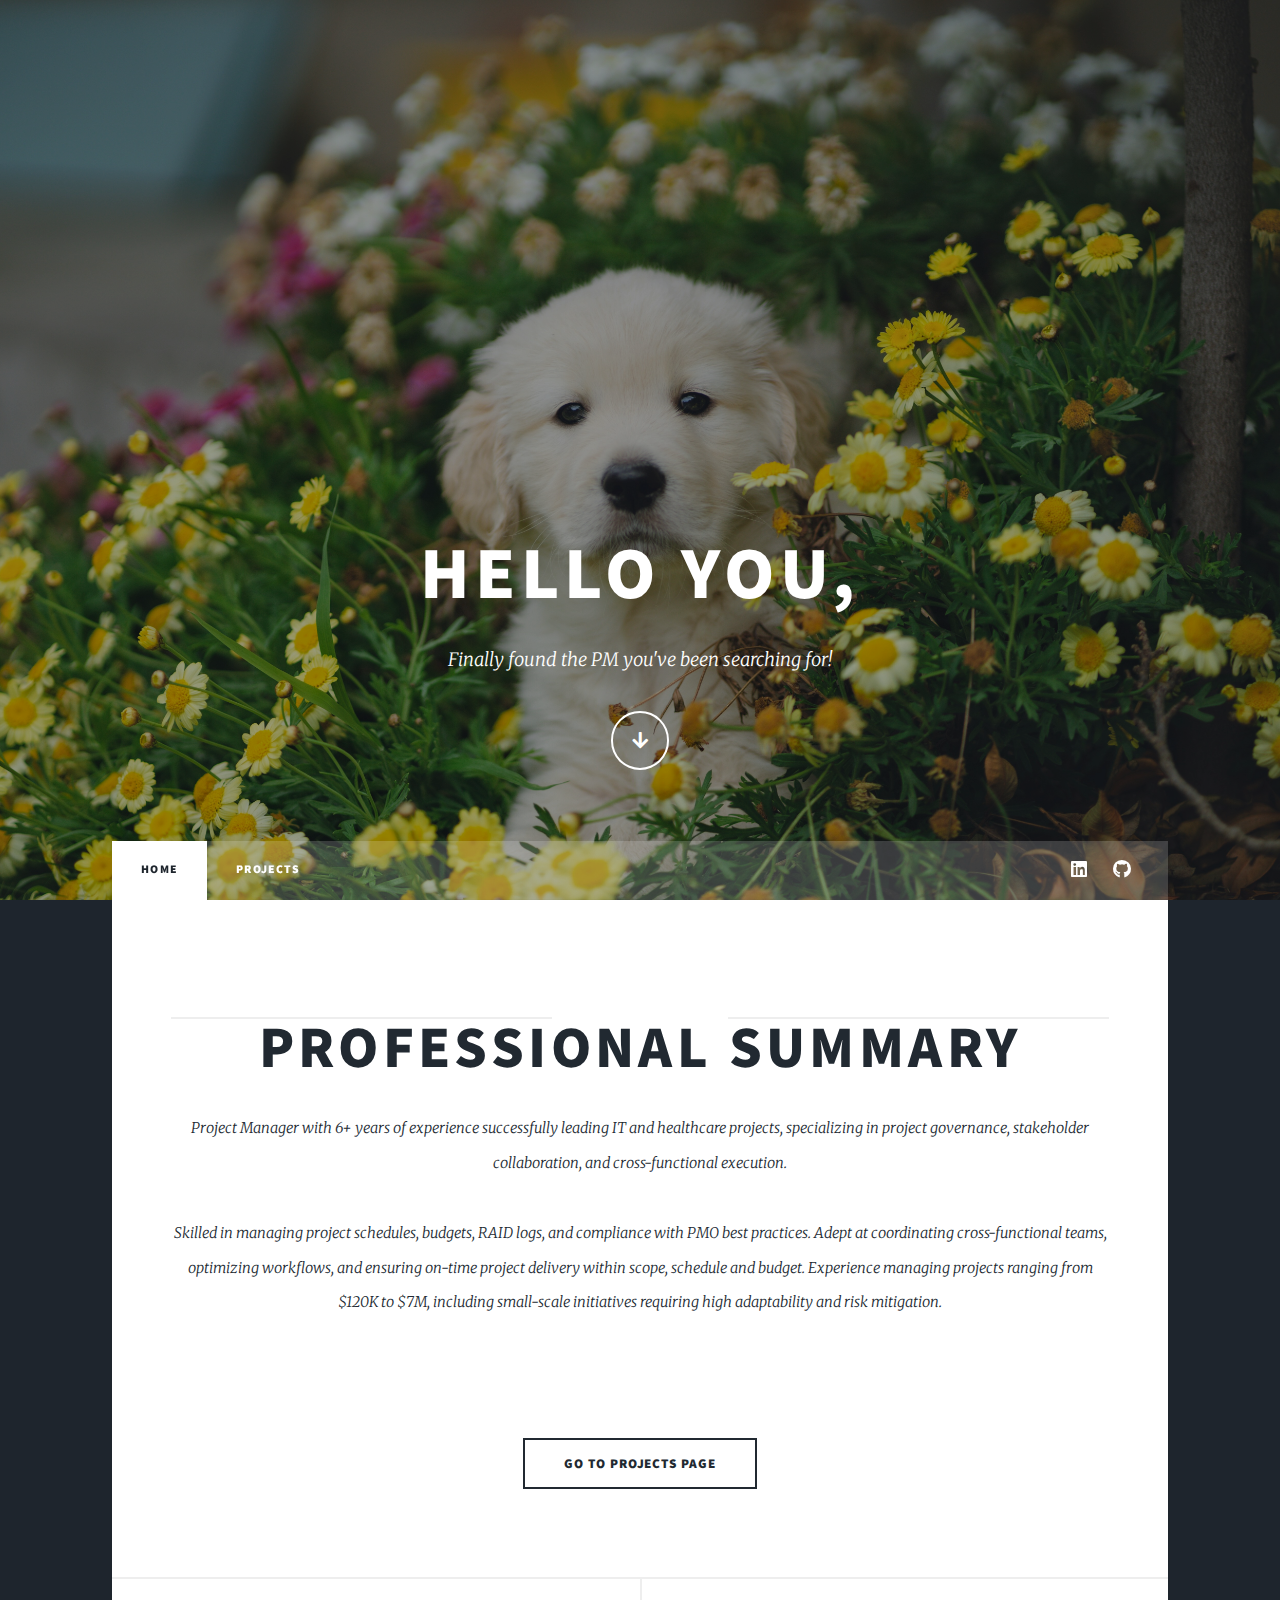
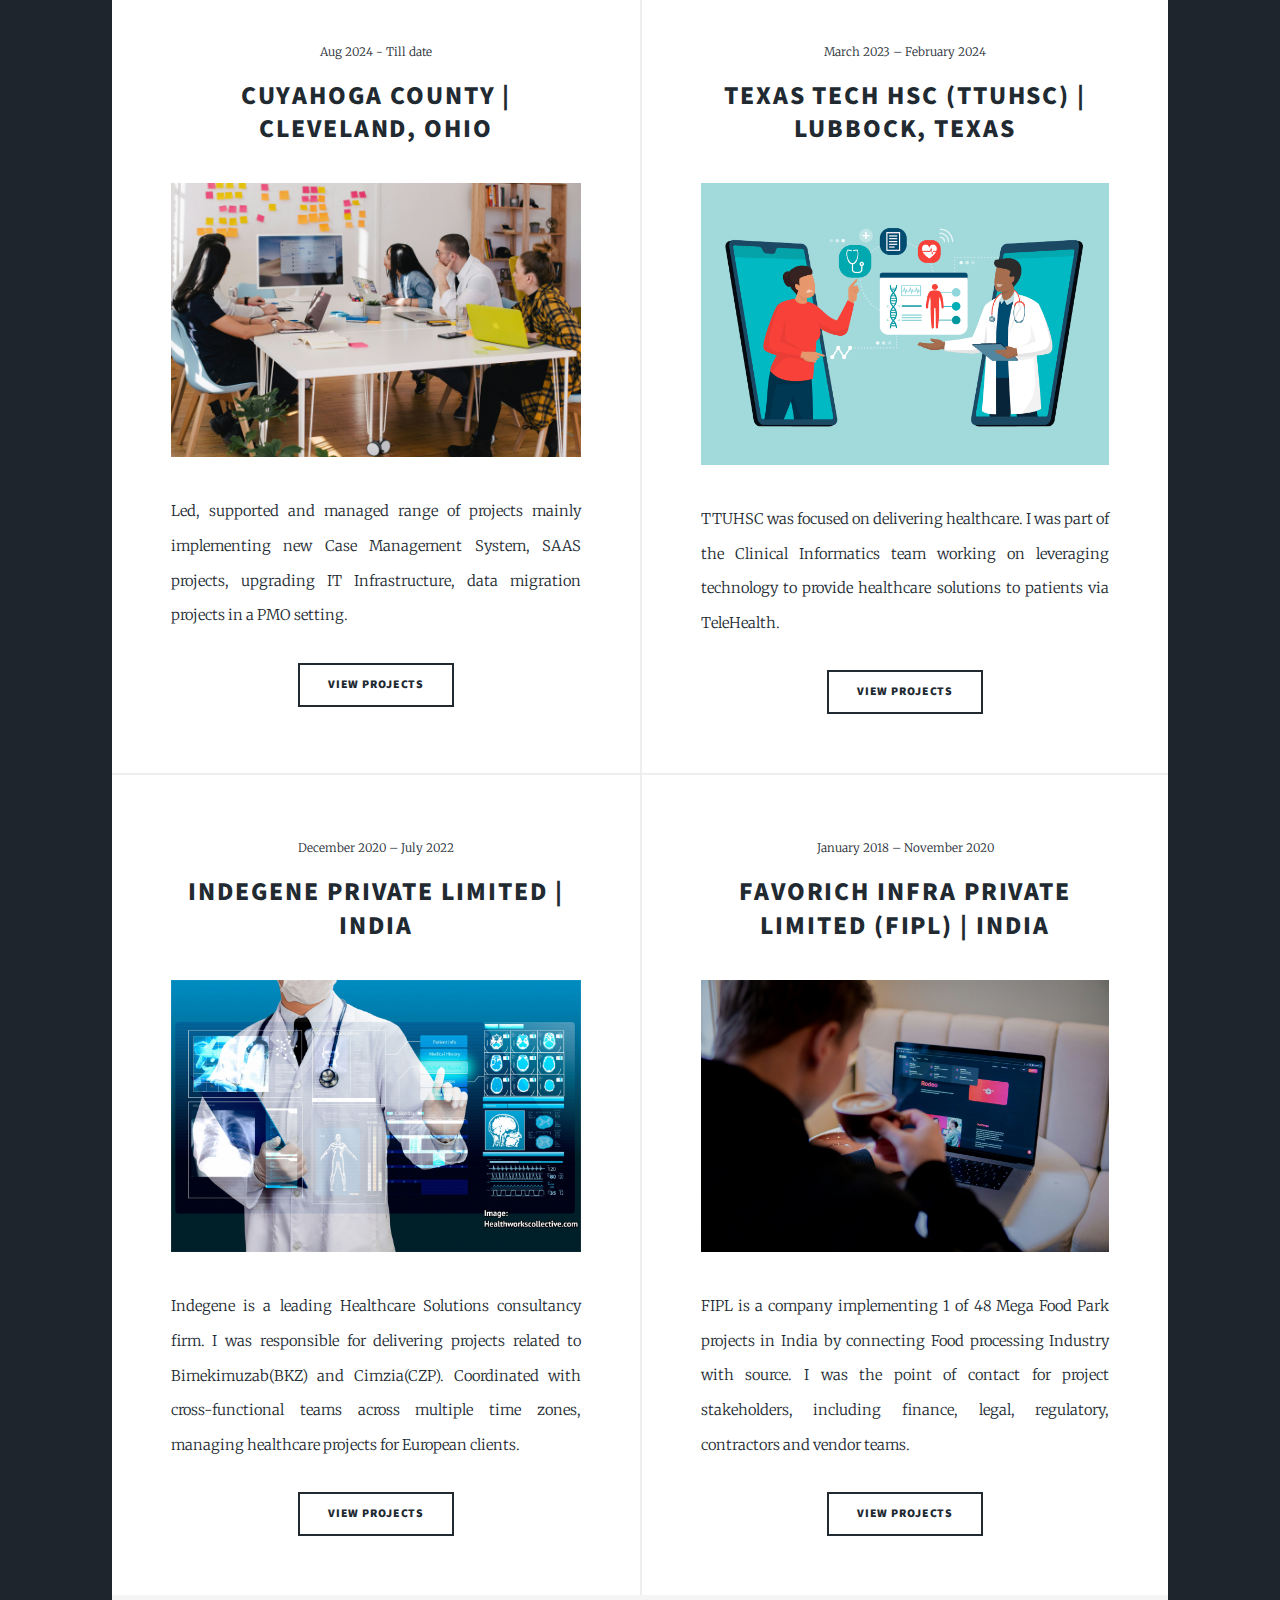
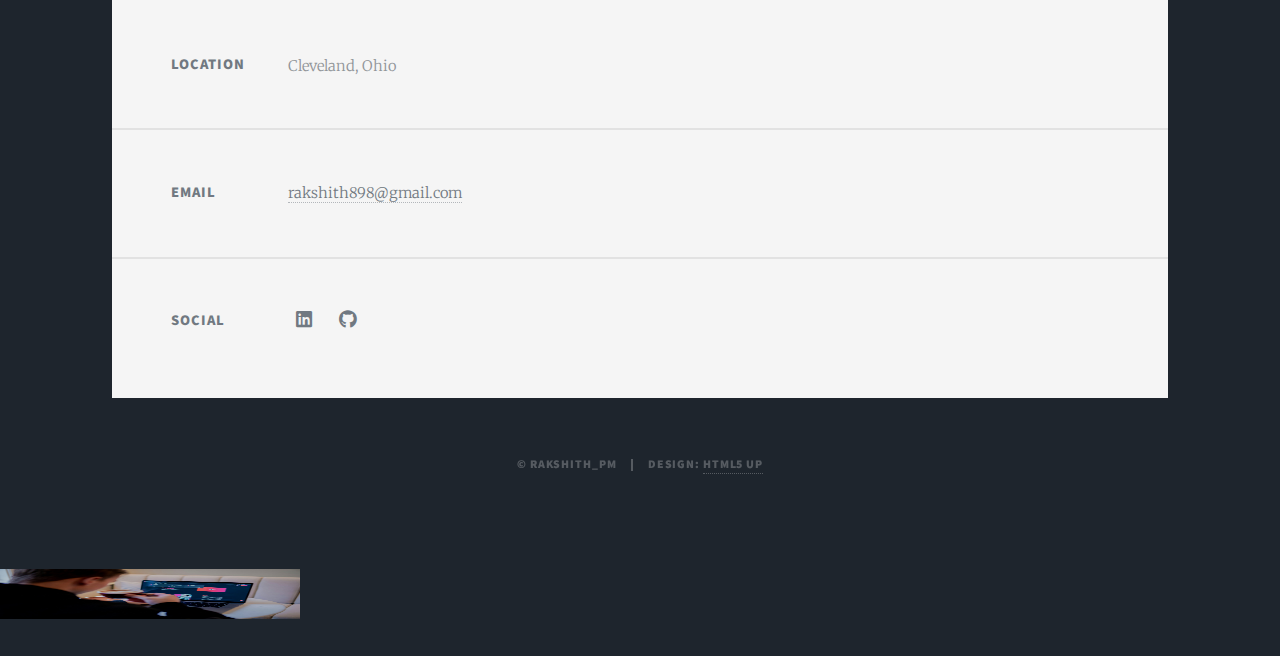
==== commit 666521e9: "Update index.html" ====
--- a/index.html
+++ b/index.html
@@ -109,28 +109,6 @@
 										<li><a href="projects.html" class="button">View Projects</a></li>
 									</ul>
 								</article>
-								<article>
-									<header>
-										<span class="date">April 11, 2017</span>
-										<h2><a href="#">Test1</a></h2>
-									</header>
-									<a href="#" class="image fit"><img src="images/pic06.jpg" alt="" /></a>
-									<p>Donec eget ex magna. Interdum et malesuada fames ac ante ipsum primis in faucibus. Pellentesque venenatis dolor imperdiet dolor mattis sagittis magna etiam.</p>
-									<ul class="actions special">
-										<li><a href="projects.html" class="button">Full Story</a></li>
-									</ul>
-								</article>
-								<article>
-									<header>
-										<span class="date">April 7, 2017</span>
-										<h2><a href="#">Test2</a></h2>
-									</header>
-									<a href="#" class="image fit"><img src="images/pic07.jpg" alt="" /></a>
-									<p>Donec eget ex magna. Interdum et malesuada fames ac ante ipsum primis in faucibus. Pellentesque venenatis dolor imperdiet dolor mattis sagittis magna etiam.</p>
-									<ul class="actions special">
-										<li><a href="#" class="button">Full Story</a></li>
-									</ul>
-								</article>
 							</section>
 
 						
@@ -188,4 +166,4 @@
   </script>
   <a href="#" class="image fit">
 	<img src="images/pic15.jpg" alt="" style="width: 300px; height: 50px;" />
-  </a>+  </a>
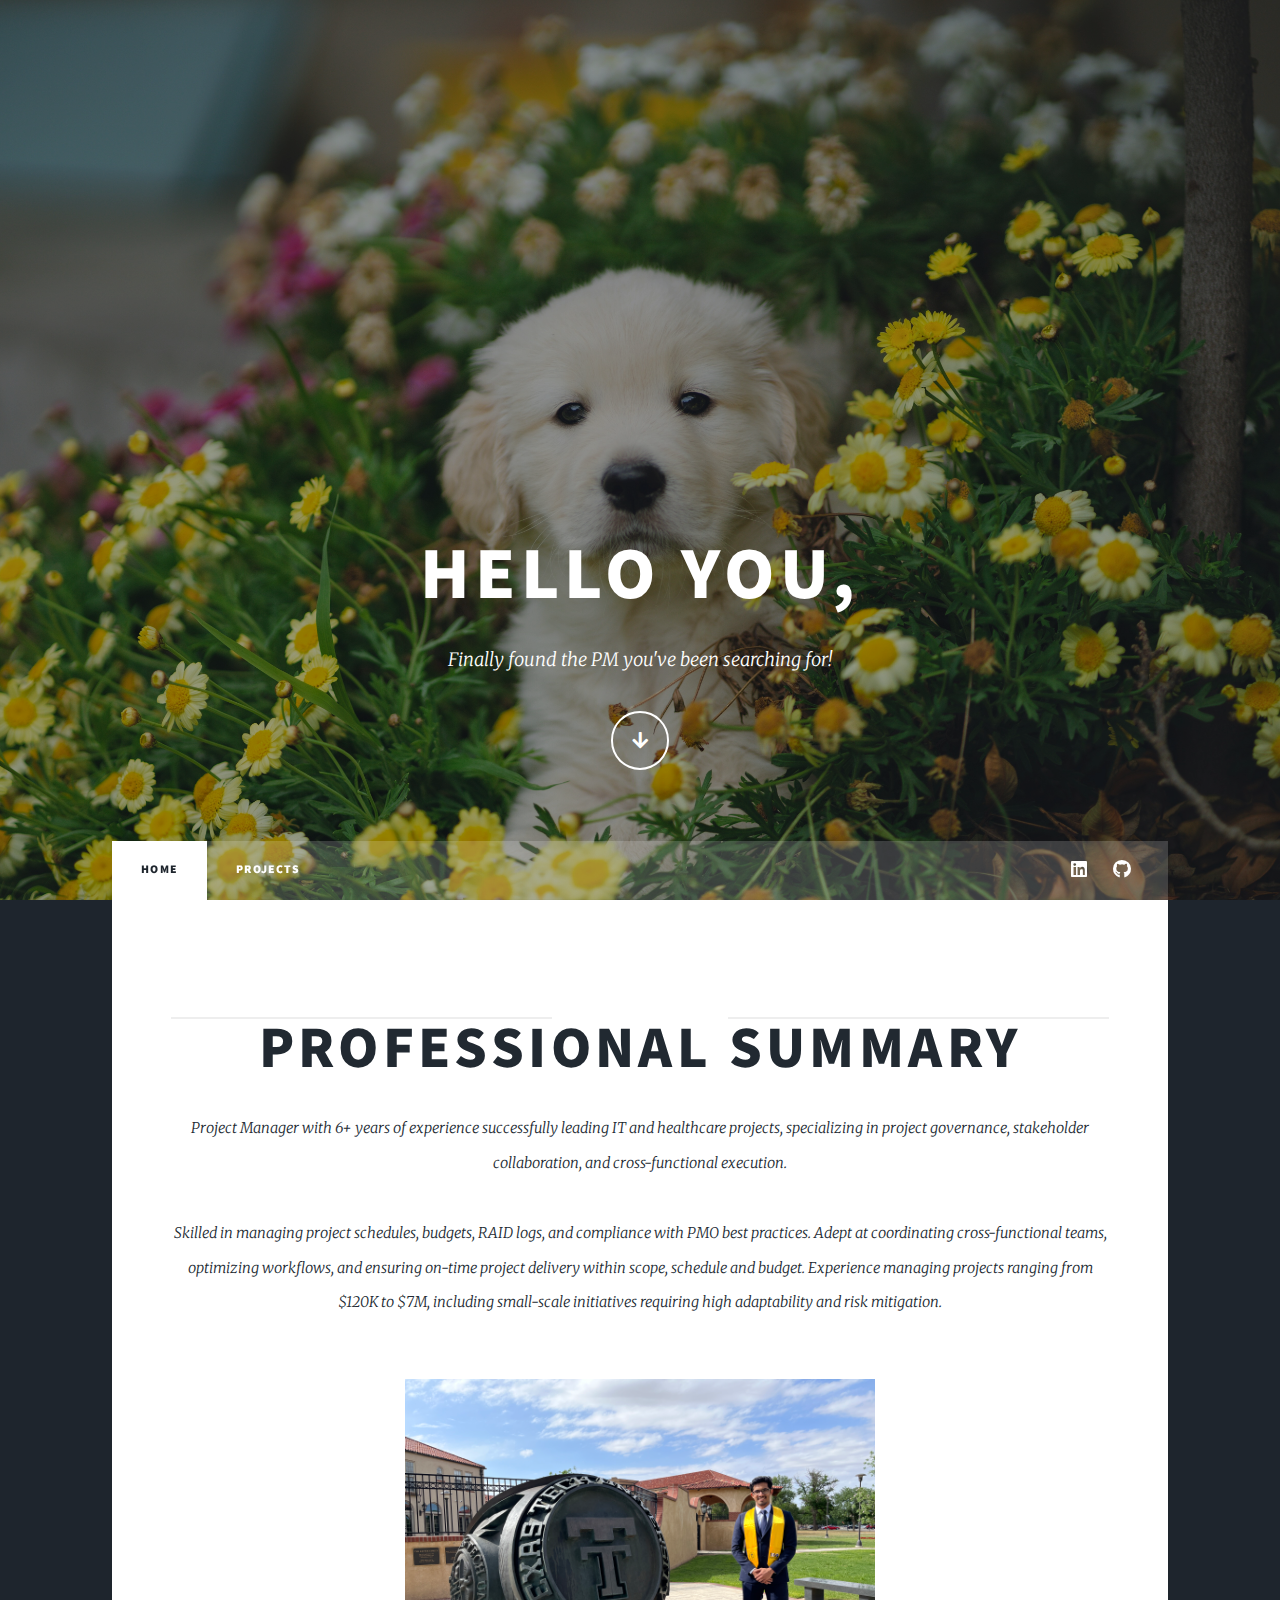
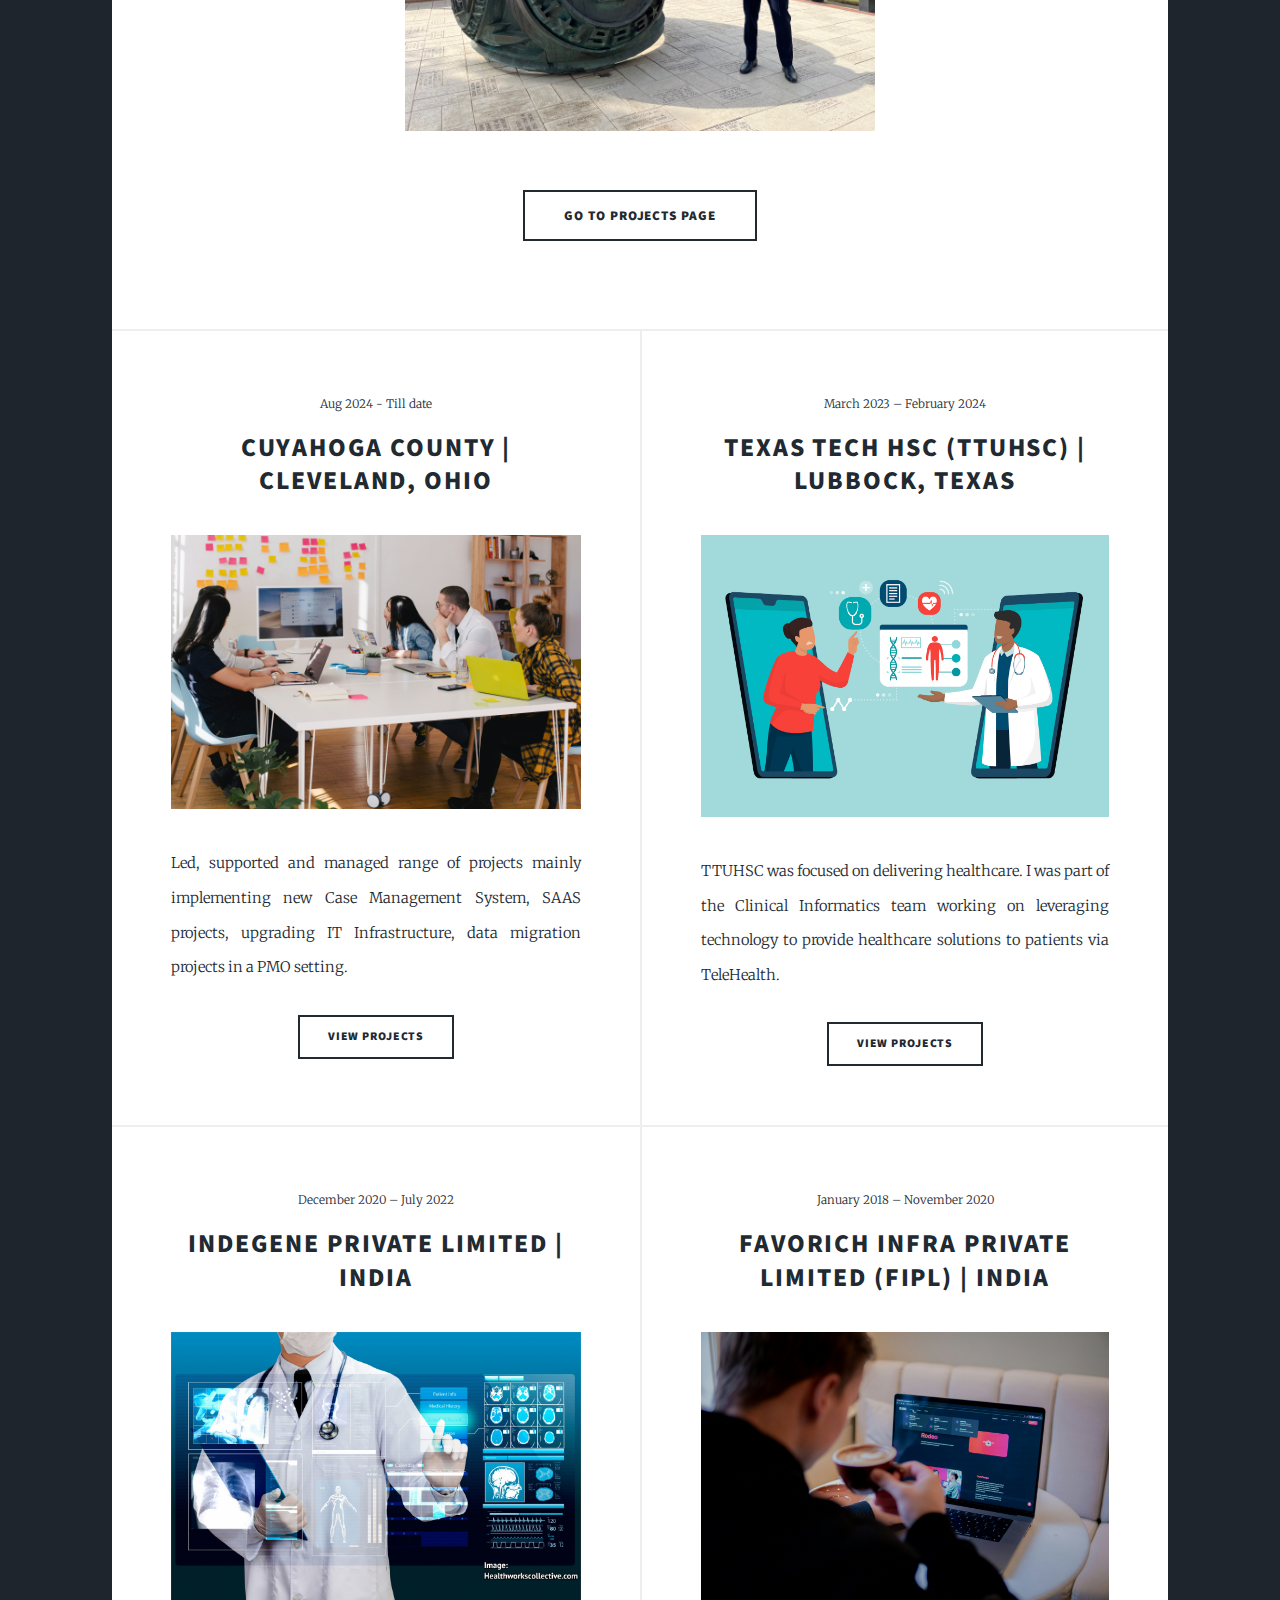
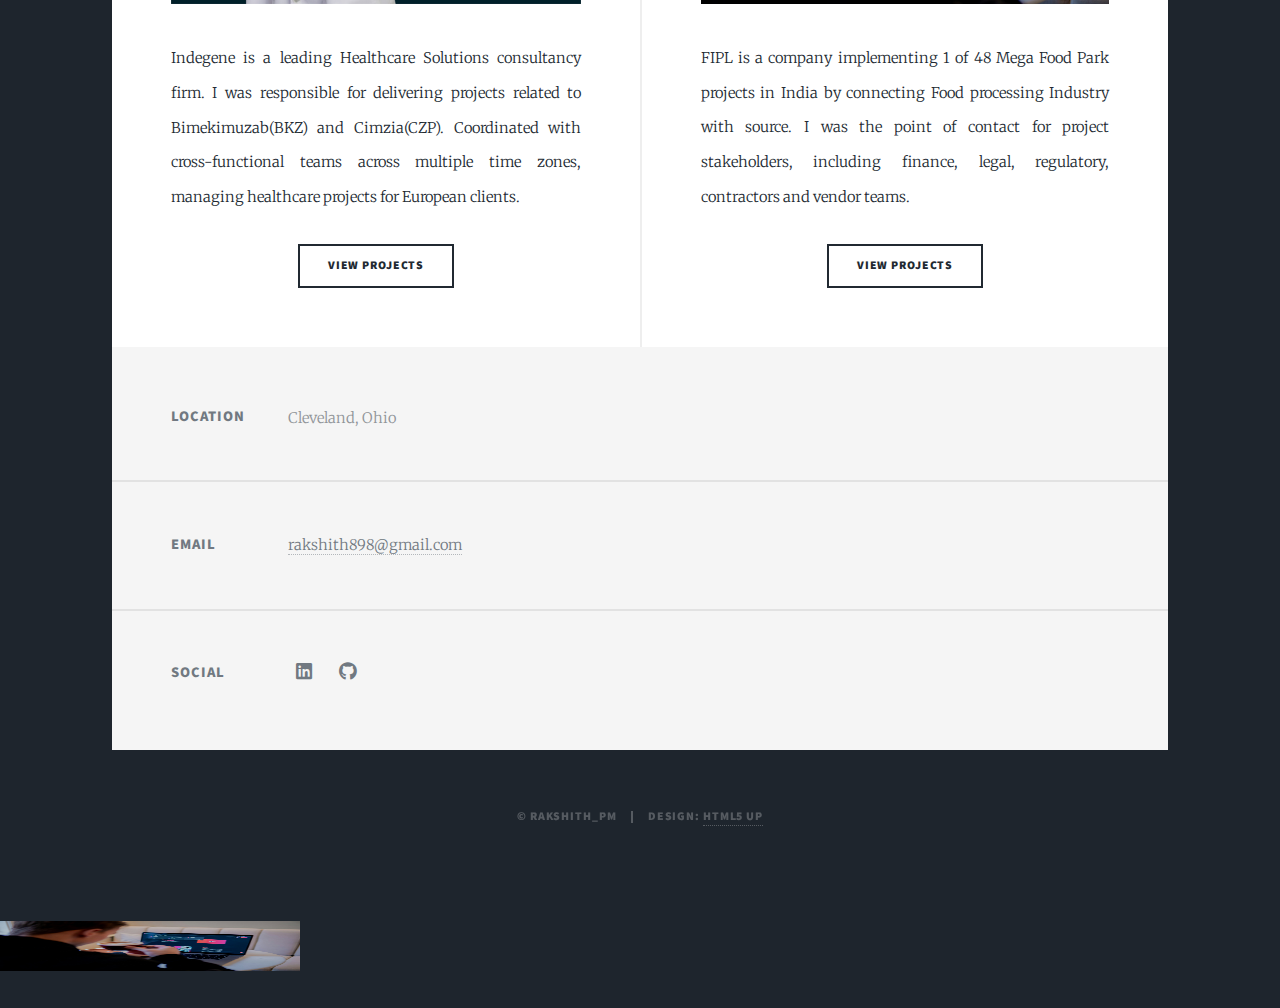
==== commit 18029a52: "Update index.html" ====
--- a/index.html
+++ b/index.html
@@ -56,7 +56,7 @@
 										
 										<br>Skilled in managing project schedules, budgets, RAID logs, and compliance with PMO best practices. Adept at coordinating cross-functional teams, optimizing workflows, and ensuring on-time project delivery within scope, schedule and budget. Experience managing projects ranging from $120K to $7M, including small-scale initiatives requiring high adaptability and risk mitigation.</p>
 								</header>
-								<a href="#" class="image main"><img src="images/pic11.jpg" alt="" /></a>
+								<a href="#" class="image main"><img src="images/pic11.JPG" alt="" /></a>
 								<ul class="actions special">
 									<li><a href="projects.html" class="button large">Go to Projects Page</a></li>
 								</ul>
--- a/assets/css/main.css
+++ b/assets/css/main.css
@@ -4711,7 +4711,7 @@
 
 	}
 	.image.main img {
-		max-width: 80%;     /* Reduce this percentage to make it smaller */
+		max-width: 50%;     /* Reduce this percentage to make it smaller */
 		height: auto;
 		display: block;
 		margin: 0 auto;     /* Center the image */
@@ -4753,4 +4753,4 @@
 		margin-bottom: 2rem; /* Adjust spacing between projects */
 		padding-bottom: 1rem;
 		border-bottom: 1px solid #ccc; /* Optional: a light divider line */
-	  }+	  }
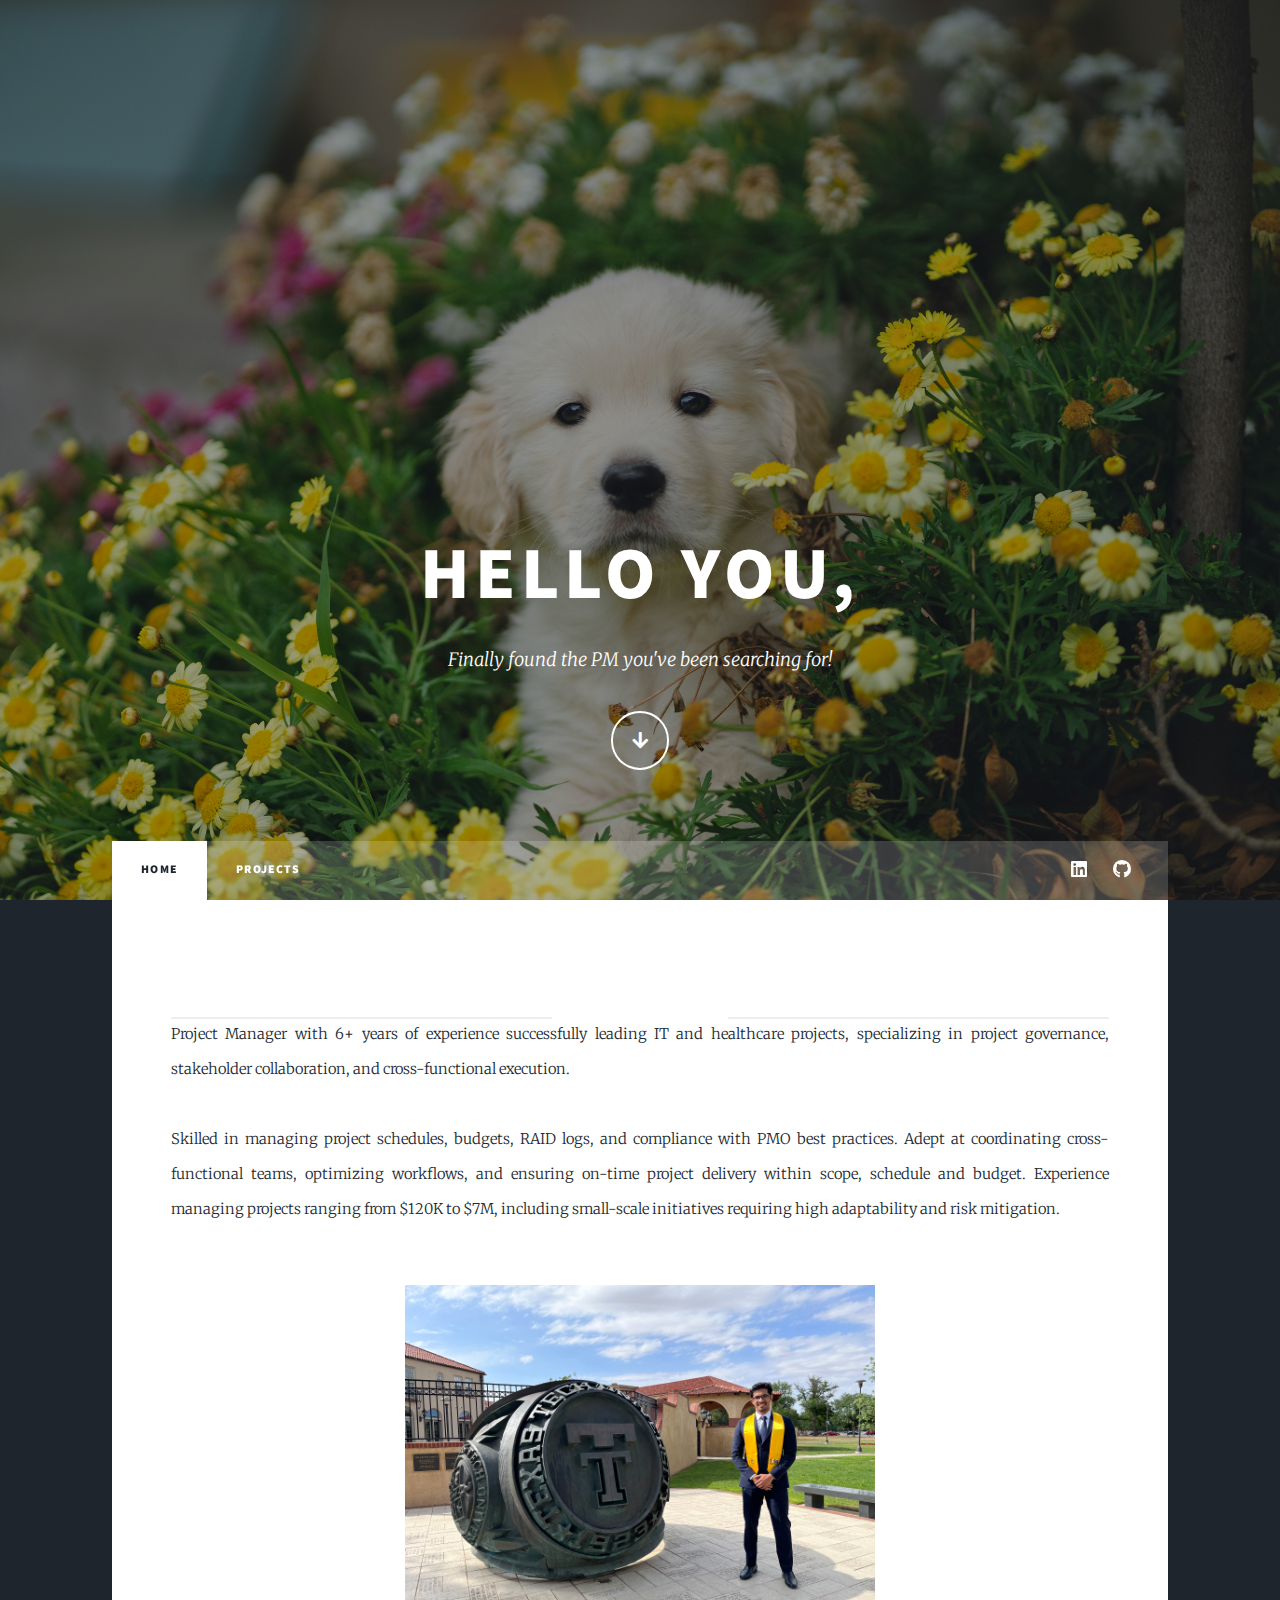
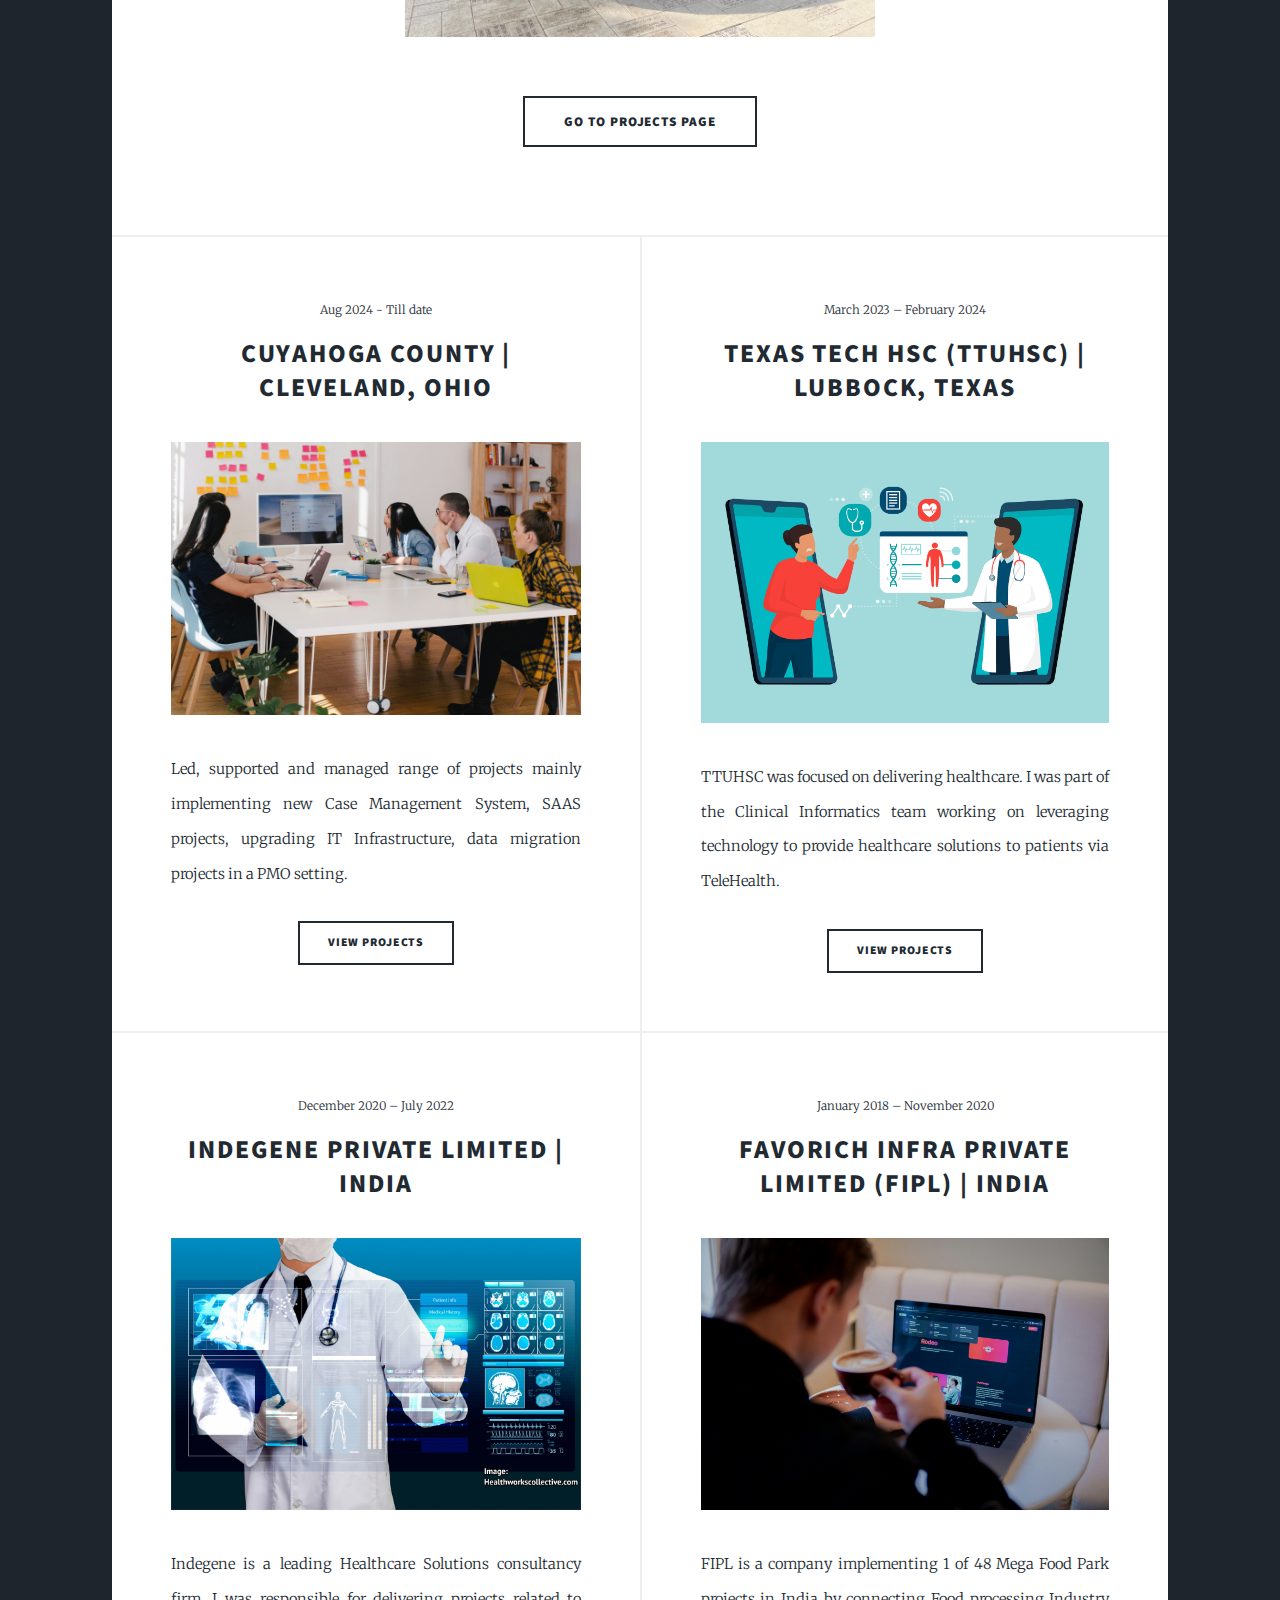
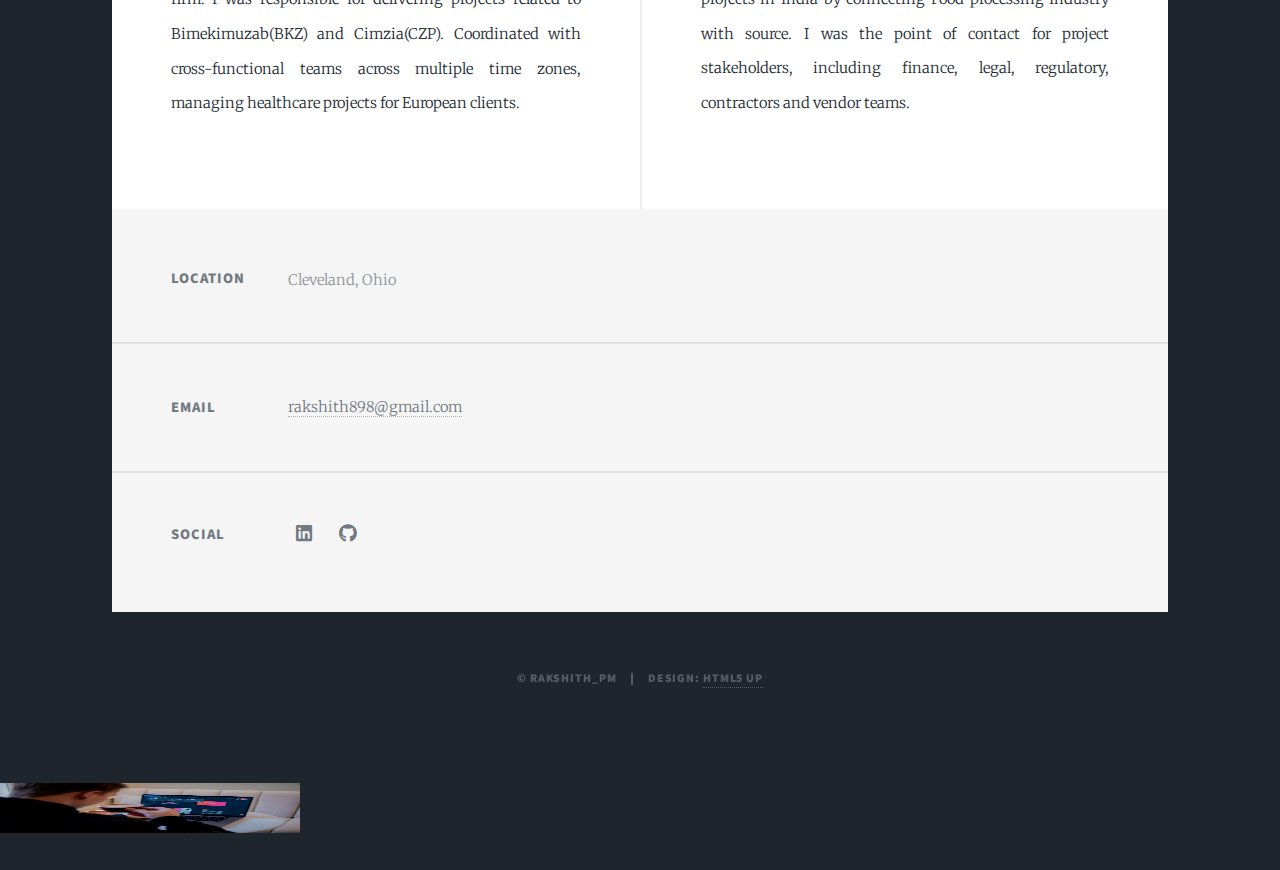
==== commit 579c90da: "Update index.html" ====
--- a/index.html
+++ b/index.html
@@ -22,7 +22,7 @@
 						<h1>Hello you,</h1>
 						<p>Finally found the PM you've been searching for!</p>
 						<ul class="actions">
-							<li><a href="#header" class="button icon solid solo fa-arrow-down scrolly">Continue</a></li>
+							<li><a class="button icon solid solo fa-arrow-down scrolly">Continue</a></li>
 						</ul>
 					</div>
 
@@ -40,7 +40,7 @@
 						</ul>
 						<ul class="icons">
 							<li><a href="https://www.linkedin.com/in/rakshith-n-i/" class="icon brands fa-linkedin"><span class="label">Instagram</span></a></li>
-							<li><a href="#" class="icon brands fa-github"><span class="label">GitHub</span></a></li>
+							<li><a href="rakshith898.github.io" class="icon brands fa-github"><span class="label">GitHub</span></a></li>
 						</ul>
 					</nav>
 
@@ -51,12 +51,12 @@
 							<article class="post featured">
 								<header class="major">
 									<span class="date"></span>
-									<h2><a href="#">Professional Summary</a></h2>
+									<h2><a Professional Summary</a></h2>
 									<p>Project Manager with 6+ years of experience successfully leading IT and healthcare projects, specializing in project governance, stakeholder collaboration, and cross-functional execution. <br>
 										
 										<br>Skilled in managing project schedules, budgets, RAID logs, and compliance with PMO best practices. Adept at coordinating cross-functional teams, optimizing workflows, and ensuring on-time project delivery within scope, schedule and budget. Experience managing projects ranging from $120K to $7M, including small-scale initiatives requiring high adaptability and risk mitigation.</p>
 								</header>
-								<a href="#" class="image main"><img src="images/pic11.JPG" alt="" /></a>
+								<a class="image main"><img src="images/pic11.JPG" alt="" /></a>
 								<ul class="actions special">
 									<li><a href="projects.html" class="button large">Go to Projects Page</a></li>
 								</ul>
@@ -67,9 +67,9 @@
 								<article>
 									<header>
 										<span class="date">Aug 2024 - Till date</span>
-										<h2><a href="#">Cuyahoga County | Cleveland, Ohio</a></h2>
+										<h2><a href="projects.html">Cuyahoga County | Cleveland, Ohio</a></h2>
 									</header>
-									<a href="#" class="image fit"><img src="images/pic12.jpg" alt="" /></a>
+									<a href="projects.html" class="image fit"><img src="images/pic12.jpg" alt="" /></a>
 									<p>Led, supported and managed range of projects mainly implementing new Case Management System, SAAS projects, upgrading IT Infrastructure, data migration projects in a PMO setting.</p>
 									<ul class="actions special">
 										<li><a href="projects.html" class="button">View Projects</a></li>
@@ -78,9 +78,9 @@
 								<article>
 									<header>
 										<span class="date">March 2023 – February 2024</span>
-										<h2><a href="#">Texas Tech HSC (TTUHSC) | Lubbock, Texas </a></h2>
+										<h2><a href="projects.html">Texas Tech HSC (TTUHSC) | Lubbock, Texas </a></h2>
 									</header>
-									<a href="#" class="image fit"><img src="images/pic18.jpg" alt="" /></a>
+									<a href="projects.html" class="image fit"><img src="images/pic18.jpg" alt="" /></a>
 									<p>TTUHSC was focused on delivering healthcare. I was part of the Clinical Informatics team working on leveraging technology to provide healthcare solutions to patients via TeleHealth.</p>
 									<ul class="actions special">
 										
@@ -90,29 +90,24 @@
 								<article>
 									<header>
 										<span class="date">December 2020 – July 2022 </span>
-										<h2><a href="#">Indegene Private Limited | India <br /></a></h2>
+										<h2><a >Indegene Private Limited | India <br /></a></h2>
 									</header>
-									<a href="#" class="image fit"><img src="images/pic21.jpg" alt="" /></a>
+									<a class="image fit"><img src="images/pic21.jpg" alt="" /></a>
 									<p>Indegene is a leading Healthcare Solutions consultancy firm. I was responsible for delivering projects related to Bimekimuzab(BKZ) and Cimzia(CZP). Coordinated with cross-functional teams across multiple time zones, managing healthcare projects for European clients.</p>
 									<ul class="actions special">
-										<li><a href="projects.html" class="button">View Projects</a></li>
 									</ul>
 								</article>
 								<article>
 									<header>
 										<span class="date">January 2018 – November 2020 </span>
-										<h2><a href="#">Favorich Infra Private Limited (FIPL) | India</a></h2>
+										<h2><a >Favorich Infra Private Limited (FIPL) | India</a></h2>
 									</header>
-									<a href="#" class="image fit"><img src="images/pic15.jpg" alt="" /></a>
+									<a  class="image fit"><img src="images/pic15.jpg" alt="" /></a>
 									<p>FIPL is a company implementing 1 of 48 Mega Food Park projects in India by connecting Food processing Industry with source. I was the point of contact for project stakeholders, including finance, legal, regulatory, contractors and vendor teams.</p>
 									<ul class="actions special">
-										<li><a href="projects.html" class="button">View Projects</a></li>
 									</ul>
 								</article>
 							</section>
-
-						
-
 					</div>
 
 				<!-- Footer -->
@@ -131,7 +126,7 @@
 								<h3>Social</h3>
 								<ul class="icons">
 									<li><a href="https://www.linkedin.com/in/rakshith-n-i/" class="icon brands fa-linkedin"><span class="label">Instagram</span></a></li>
-									<li><a href="#" class="icon brands fa-github"><span class="label">GitHub</span></a></li>
+									<li><a href="rakshith898.github.io" class="icon brands fa-github"><span class="label">GitHub</span></a></li>
 								</ul>
 							</section>
 						</section>
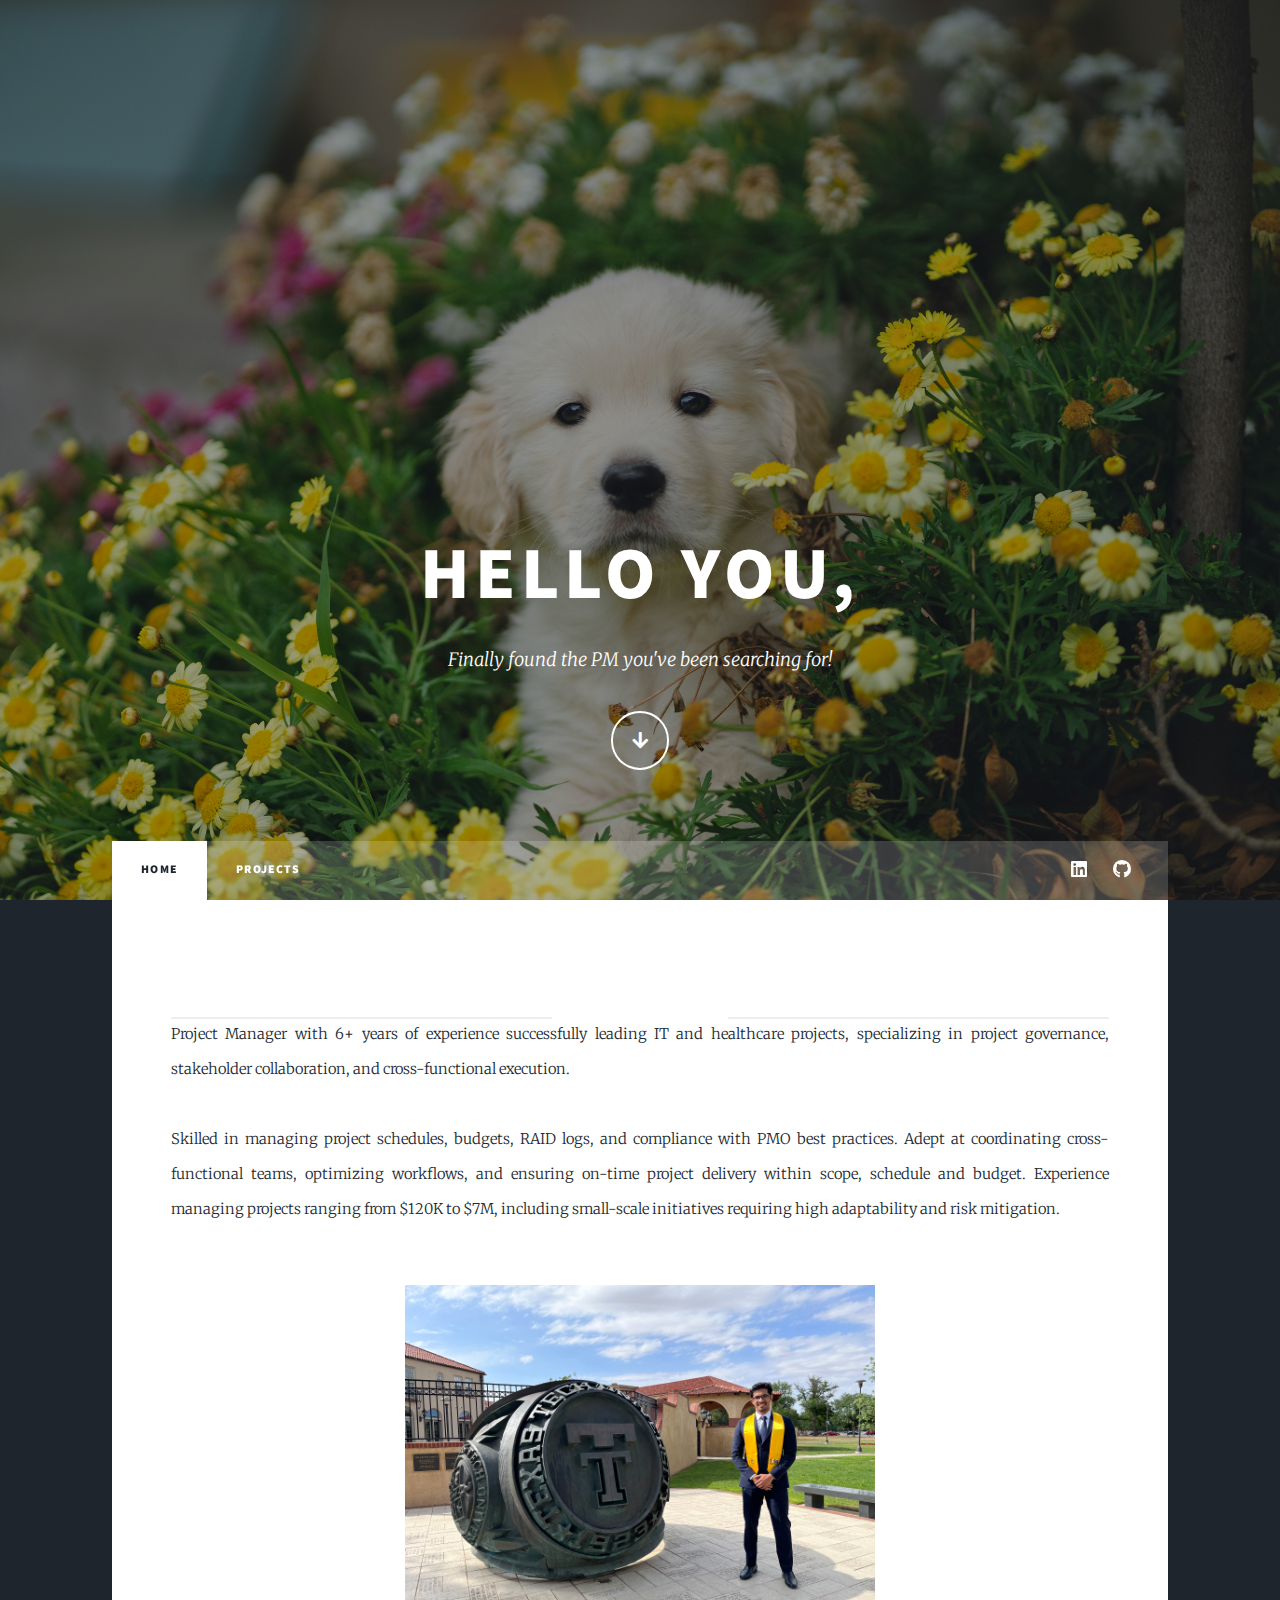
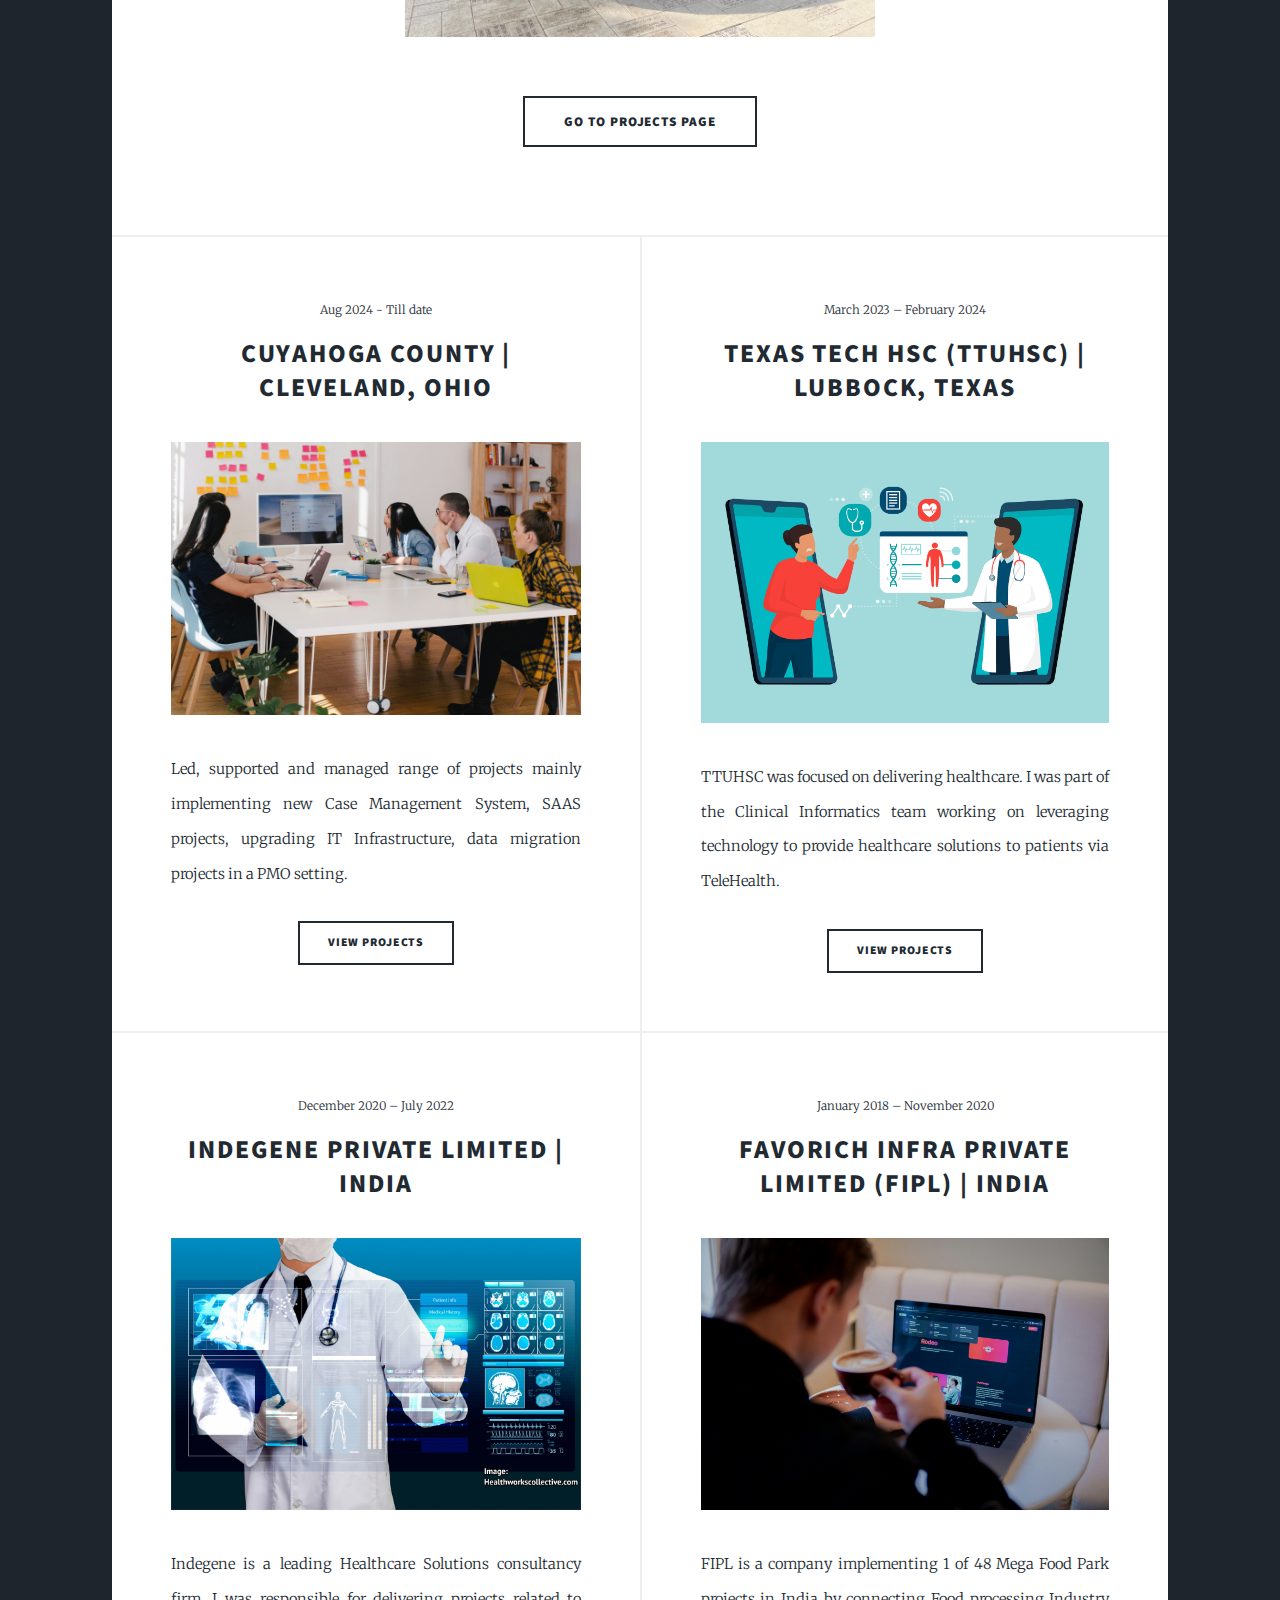
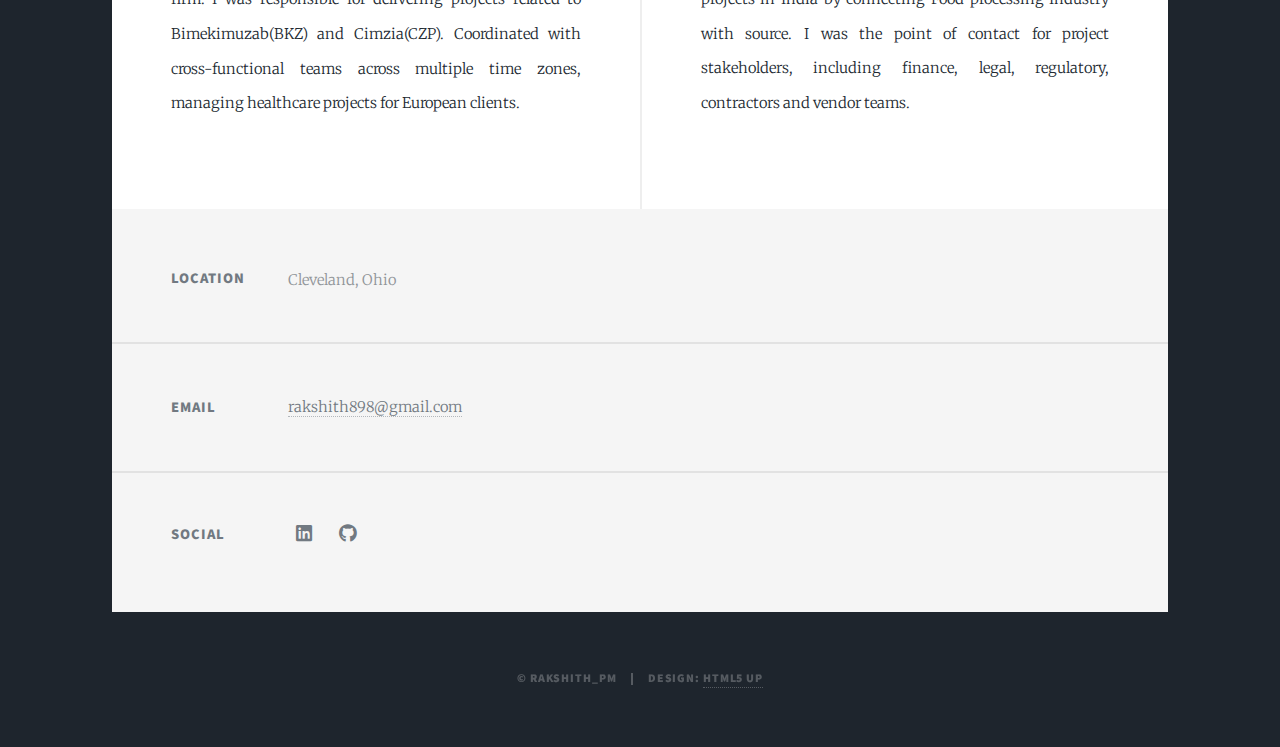
==== commit d084c6aa: "Update index.html" ====
--- a/index.html
+++ b/index.html
@@ -159,6 +159,4 @@
 	  }
 	});
   </script>
-  <a href="#" class="image fit">
-	<img src="images/pic15.jpg" alt="" style="width: 300px; height: 50px;" />
-  </a>
+ 
